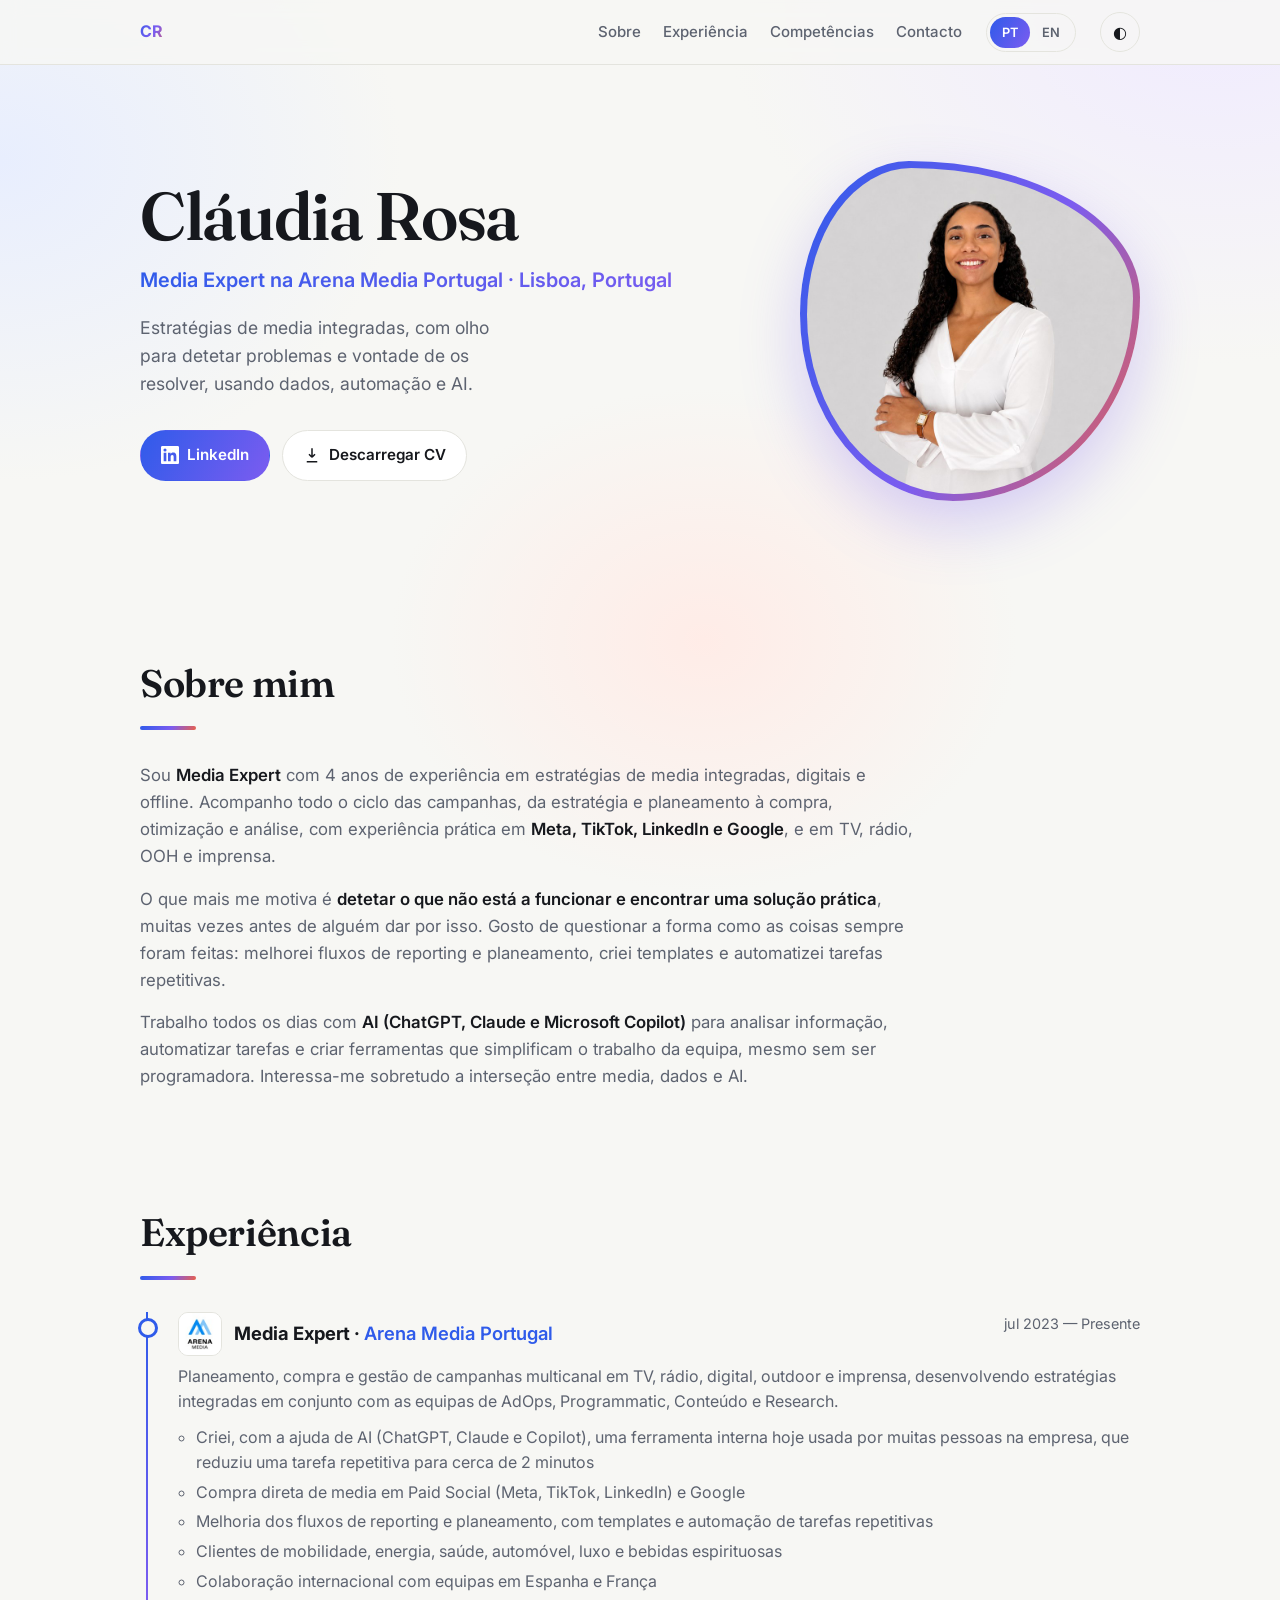
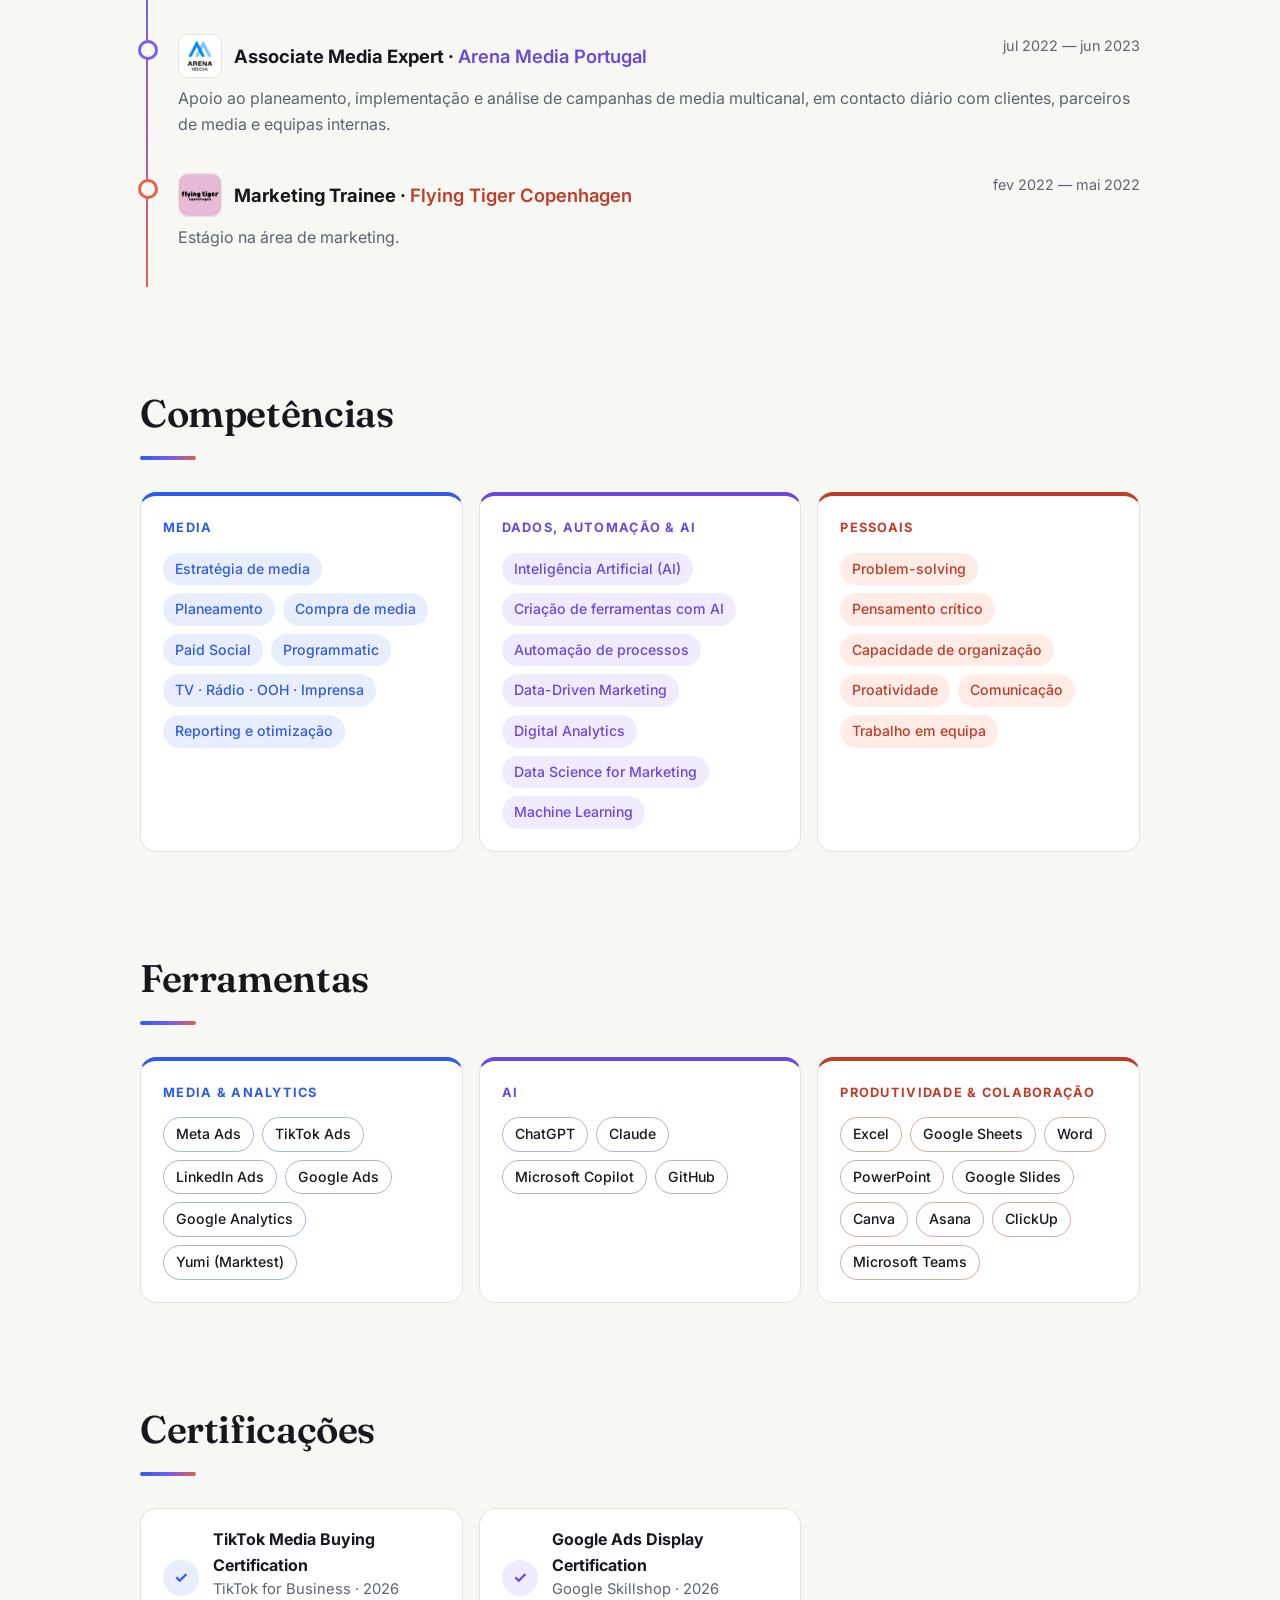
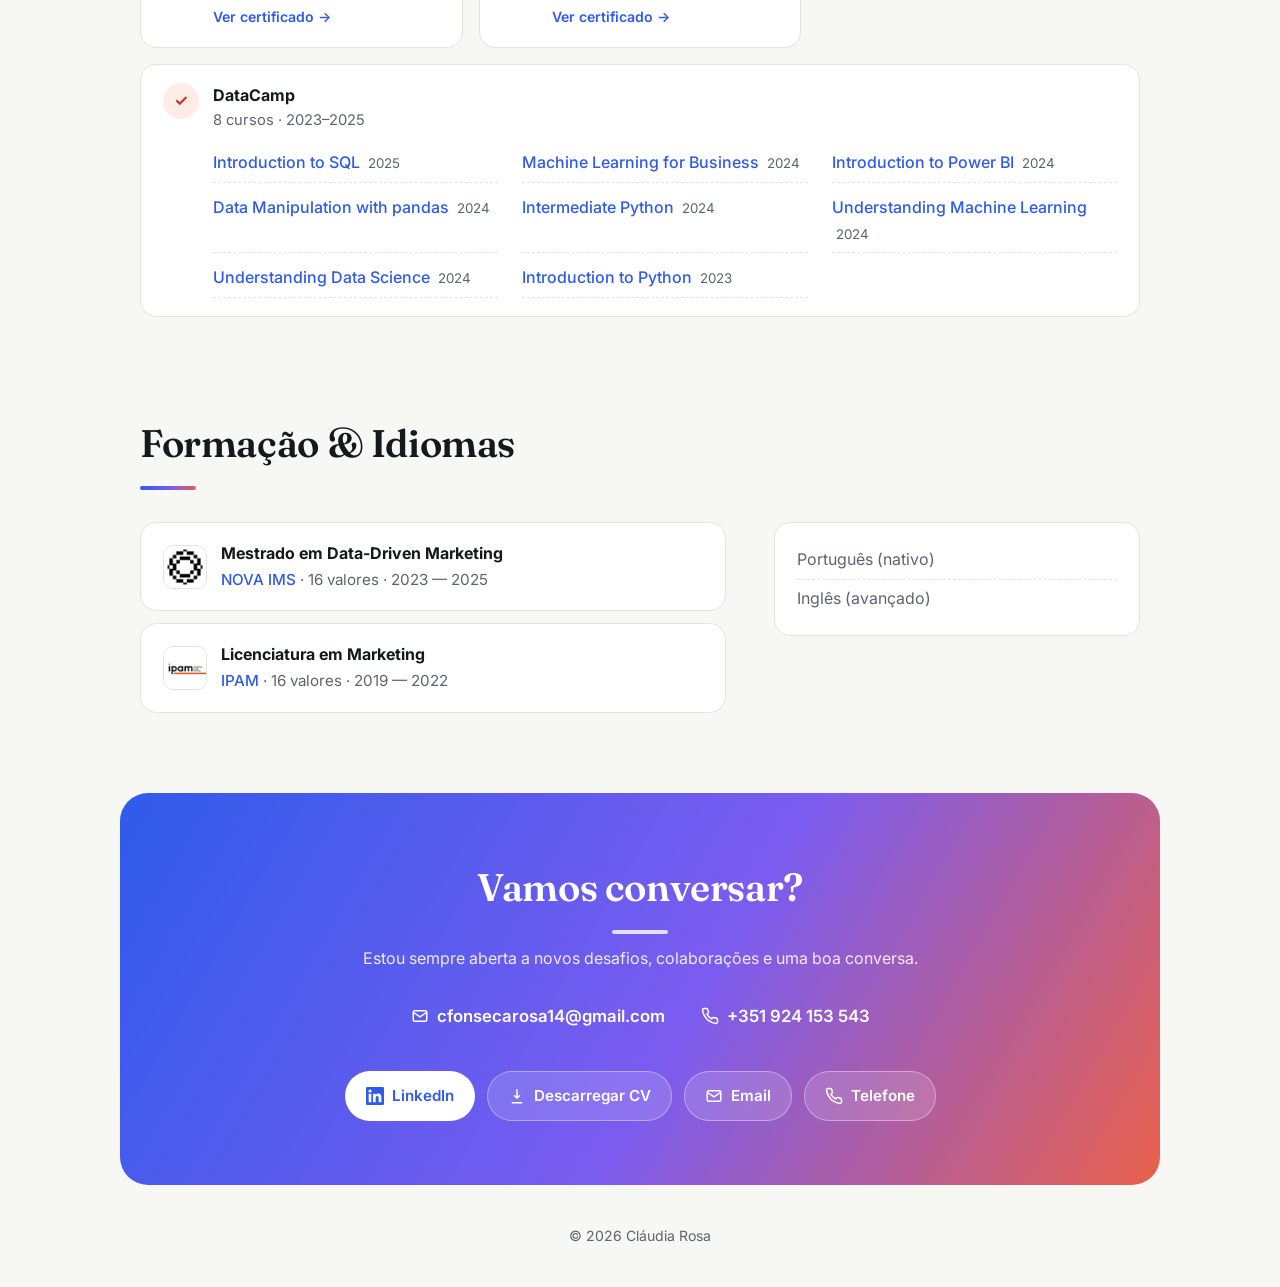
==== index.html @ 33430f7a "Adicionar link do IPAM Co-Authored-By: Claude Opus 5.5 <noreply@anthropic.com> Claude-Session: https" ====
<!doctype html>
<html lang="pt"><head>
  <meta charset="utf-8">
  <meta name="viewport" content="width=device-width, initial-scale=1">
  <!-- Título e descrição: é o que aparece na pré-visualização do LinkedIn -->
  <title>Cláudia Rosa — Media Expert</title>
  <meta name="description" content="Cláudia Rosa, Media Expert na Arena Media Portugal. Estratégias de media integradas, dados, automação e AI.">
  <meta property="og:title" content="Cláudia Rosa — Media Expert">
  <meta property="og:description" content="Media Expert na Arena Media Portugal. Estratégias de media integradas, do planeamento à análise, com dados, automação e AI.">
  <meta property="og:type" content="website">
  <meta property="og:image" content="https://claudia-rosa.vercel.app/og.png">
  <meta property="og:url" content="https://claudia-rosa.vercel.app/">
  <meta name="twitter:card" content="summary_large_image">
  <link rel="icon" href="data:image/svg+xml,&lt;svg xmlns='http://www.w3.org/2000/svg' viewBox='0 0 100 100'&gt;&lt;defs&gt;&lt;linearGradient id='g' x1='0' y1='0' x2='1' y2='1'&gt;&lt;stop offset='0' stop-color='%232f5bea'/&gt;&lt;stop offset='.55' stop-color='%237b5cf0'/&gt;&lt;stop offset='1' stop-color='%23e9604a'/&gt;&lt;/linearGradient&gt;&lt;/defs&gt;&lt;rect width='100' height='100' rx='24' fill='url(%23g)'/&gt;&lt;text x='50' y='64' font-size='42' text-anchor='middle' fill='white' font-family='Arial' font-weight='bold'&gt;CR&lt;/text&gt;&lt;/svg&gt;">
  <link rel="preconnect" href="https://fonts.googleapis.com">
  <link rel="preconnect" href="https://fonts.gstatic.com" crossorigin="">
  <link href="https://fonts.googleapis.com/css2?family=Inter:wght@400;500;600;700&amp;family=Fraunces:opsz,wght@9..144,500;9..144,600&amp;display=swap" rel="stylesheet">
  <link rel="stylesheet" href="styles.css">
  <script>document.documentElement.classList.add("js")</script>
</head>
<body>
  <header class="nav">
    <div class="wrap nav-inner">
      <a href="#topo" class="logo" id="logo">CR</a>
      <nav class="nav-links">
        <a href="#sobre" data-nav="sobre">Sobre</a>
        <a href="#caso" data-nav="caso" hidden="">Caso</a>
        <a href="#experiencia" data-nav="experiencia">Experiência</a>
        <a href="#competencias" data-nav="competencias">Competências</a>
        <a href="#contacto" data-nav="contacto">Contacto</a>
      </nav>
      <div class="lang" role="group" aria-label="Idioma / Language">
        <button data-lang="pt">PT</button>
        <button data-lang="en">EN</button>
      </div>
      <button class="theme" id="theme" aria-label="Mudar tema">◐</button>
    </div>
  </header>

  <main id="topo">
    <section class="hero wrap">
      <div class="hero-text reveal">
        <p class="badge" id="badge" hidden=""><span class="dot"></span><span data-t="disponivel">Disponível para novas oportunidades</span></p>
        <h1 id="nome">Cláudia Rosa</h1>
        <p class="cargo" id="cargo">Media Expert na Arena Media Portugal · Lisboa, Portugal</p>
        <p class="frase" id="frase">Estratégias de media integradas, com olho para detetar problemas e vontade de os resolver, usando dados, automação e AI.</p>
        <div class="ctas" id="ctas"><a class="btn primary" href="https://www.linkedin.com/in/cl%C3%A1udia-rosa-95681817a/" target="_blank" rel="noopener"><svg viewBox="0 0 24 24" fill="currentColor"><path d="M20.45 20.45h-3.56v-5.57c0-1.33-.02-3.04-1.85-3.04-1.85 0-2.14 1.45-2.14 2.94v5.67H9.35V9h3.41v1.56h.05c.48-.9 1.64-1.85 3.37-1.85 3.6 0 4.27 2.37 4.27 5.46v6.28zM5.34 7.43a2.06 2.06 0 1 1 0-4.13 2.06 2.06 0 0 1 0 4.13zM7.12 20.45H3.56V9h3.56v11.45zM22.22 0H1.77C.79 0 0 .77 0 1.73v20.54C0 23.23.79 24 1.77 24h20.45c.98 0 1.78-.77 1.78-1.73V1.73C24 .77 23.2 0 22.22 0z"></path></svg>LinkedIn</a><a class="btn" href="cv-claudia-rosa.pdf" target="_blank" rel="noopener"><svg viewBox="0 0 24 24" fill="none" stroke="currentColor" stroke-width="2"><path d="M12 3v12m0 0-4-4m4 4 4-4M5 21h14"></path></svg>Descarregar CV</a></div>
      </div>
      <div class="avatar reveal" id="avatar"><img src="foto.jpg" alt="Cláudia Rosa"></div>
    </section>

    <section id="sobre" class="wrap section">
      <h2 class="reveal" data-t="sobre">Sobre mim</h2>
      <div class="sobre-grid so-texto">
        <div class="sobre-texto reveal" id="sobre-texto"><p>Sou <strong>Media Expert</strong> com 4 anos de experiência em estratégias de media integradas, digitais e offline. Acompanho todo o ciclo das campanhas, da estratégia e planeamento à compra, otimização e análise, com experiência prática em <strong>Meta, TikTok, LinkedIn e Google</strong>, e em TV, rádio, OOH e imprensa.</p><p>O que mais me motiva é <strong>detetar o que não está a funcionar e encontrar uma solução prática</strong>, muitas vezes antes de alguém dar por isso. Gosto de questionar a forma como as coisas sempre foram feitas: melhorei fluxos de reporting e planeamento, criei templates e automatizei tarefas repetitivas.</p><p>Trabalho todos os dias com <strong>AI (ChatGPT, Claude e Microsoft Copilot)</strong> para analisar informação, automatizar tarefas e criar ferramentas que simplificam o trabalho da equipa, mesmo sem ser programadora. Interessa-me sobretudo a interseção entre media, dados e AI.</p></div>
        <div class="numeros reveal" id="numeros" hidden=""></div>
      </div>
    </section>

    <section id="abordagem" class="wrap section" hidden="">
      <h2 class="reveal" data-t="abordagem">Como trabalho</h2>
      <div class="abordagem" id="abordagem-lista"></div>
    </section>

    <section id="caso" class="wrap section" hidden="">
      <h2 class="reveal" data-t="caso">Caso em destaque</h2>
      <div id="casos"></div>
    </section>

    <section id="experiencia" class="wrap section">
      <h2 class="reveal" data-t="experiencia">Experiência</h2>
      <ol class="timeline" id="timeline">
      <li class="reveal">
        <div class="top"><div class="org"><a class="org-link" href="https://www.linkedin.com/company/arena-media-portugal/" target="_blank" rel="noopener" aria-label="Arena Media Portugal no LinkedIn"><img class="org-logo" src="logos/arena-media.png" alt="Arena Media Portugal" width="44" height="44" loading="lazy"></a><h3>Media Expert · <a class="org-link" href="https://www.linkedin.com/company/arena-media-portugal/" target="_blank" rel="noopener" aria-label="undefined"><span class="empresa">Arena Media Portugal</span></a></h3></div><span class="periodo">jul 2023 — Presente</span></div>
        <p>Planeamento, compra e gestão de campanhas multicanal em TV, rádio, digital, outdoor e imprensa, desenvolvendo estratégias integradas em conjunto com as equipas de AdOps, Programmatic, Conteúdo e Research.</p>
        <ul><li>Criei, com a ajuda de AI (ChatGPT, Claude e Copilot), uma ferramenta interna hoje usada por muitas pessoas na empresa, que reduziu uma tarefa repetitiva para cerca de 2 minutos</li><li>Compra direta de media em Paid Social (Meta, TikTok, LinkedIn) e Google</li><li>Melhoria dos fluxos de reporting e planeamento, com templates e automação de tarefas repetitivas</li><li>Clientes de mobilidade, energia, saúde, automóvel, luxo e bebidas espirituosas</li><li>Colaboração internacional com equipas em Espanha e França</li></ul>
      </li>
      <li class="reveal">
        <div class="top"><div class="org"><a class="org-link" href="https://www.linkedin.com/company/arena-media-portugal/" target="_blank" rel="noopener" aria-label="Arena Media Portugal no LinkedIn"><img class="org-logo" src="logos/arena-media.png" alt="Arena Media Portugal" width="44" height="44" loading="lazy"></a><h3>Associate Media Expert · <a class="org-link" href="https://www.linkedin.com/company/arena-media-portugal/" target="_blank" rel="noopener" aria-label="undefined"><span class="empresa">Arena Media Portugal</span></a></h3></div><span class="periodo">jul 2022 — jun 2023</span></div>
        <p>Apoio ao planeamento, implementação e análise de campanhas de media multicanal, em contacto diário com clientes, parceiros de media e equipas internas.</p>
        
      </li>
      <li class="reveal">
        <div class="top"><div class="org"><a class="org-link" href="https://www.linkedin.com/company/flyingtigercopenhagen/" target="_blank" rel="noopener" aria-label="Flying Tiger Copenhagen no LinkedIn"><img class="org-logo" src="logos/flying-tiger.png" alt="Flying Tiger Copenhagen" width="44" height="44" loading="lazy"></a><h3>Marketing Trainee · <a class="org-link" href="https://www.linkedin.com/company/flyingtigercopenhagen/" target="_blank" rel="noopener" aria-label="undefined"><span class="empresa">Flying Tiger Copenhagen</span></a></h3></div><span class="periodo">fev 2022 — mai 2022</span></div>
        <p>Estágio na área de marketing.</p>
        
      </li></ol>
    </section>

    <section id="competencias" class="wrap section">
      <h2 class="reveal" data-t="competencias">Competências</h2>
      <div class="skills" id="skills">
      <div class="skill-group reveal"><h3>Media</h3>
        <div class="chips"><span class="chip">Estratégia de media</span><span class="chip">Planeamento</span><span class="chip">Compra de media</span><span class="chip">Paid Social</span><span class="chip">Programmatic</span><span class="chip">TV · Rádio · OOH · Imprensa</span><span class="chip">Reporting e otimização</span></div>
      </div>
      <div class="skill-group reveal"><h3>Dados, Automação &amp; AI</h3>
        <div class="chips"><span class="chip">Inteligência Artificial (AI)</span><span class="chip">Criação de ferramentas com AI</span><span class="chip">Automação de processos</span><span class="chip">Data-Driven Marketing</span><span class="chip">Digital Analytics</span><span class="chip">Data Science for Marketing</span><span class="chip">Machine Learning</span></div>
      </div>
      <div class="skill-group reveal"><h3>Pessoais</h3>
        <div class="chips"><span class="chip">Problem-solving</span><span class="chip">Pensamento crítico</span><span class="chip">Capacidade de organização</span><span class="chip">Proatividade</span><span class="chip">Comunicação</span><span class="chip">Trabalho em equipa</span></div>
      </div></div>
    </section>

    <section id="ferramentas" class="wrap section">
      <h2 class="reveal" data-t="ferramentas">Ferramentas</h2>
      <div class="skills" id="ferramentas-lista">
      <div class="skill-group reveal"><h3>Media &amp; Analytics</h3>
        <div class="chips"><span class="chip tool">Meta Ads</span><span class="chip tool">TikTok Ads</span><span class="chip tool">LinkedIn Ads</span><span class="chip tool">Google Ads</span><span class="chip tool">Google Analytics</span><span class="chip tool">Yumi (Marktest)</span></div>
      </div>
      <div class="skill-group reveal"><h3>AI</h3>
        <div class="chips"><span class="chip tool">ChatGPT</span><span class="chip tool">Claude</span><span class="chip tool">Microsoft Copilot</span><span class="chip tool">GitHub</span></div>
      </div>
      <div class="skill-group reveal"><h3>Produtividade &amp; Colaboração</h3>
        <div class="chips"><span class="chip tool">Excel</span><span class="chip tool">Google Sheets</span><span class="chip tool">Word</span><span class="chip tool">PowerPoint</span><span class="chip tool">Google Slides</span><span class="chip tool">Canva</span><span class="chip tool">Asana</span><span class="chip tool">ClickUp</span><span class="chip tool">Microsoft Teams</span></div>
      </div></div>
    </section>

    <section id="certificacoes" class="wrap section">
      <h2 class="reveal" data-t="certificacoes">Certificações</h2>
      <div class="certs" id="certs"><a class="cert reveal" href="https://www.credential.net/b71ee64f-2c02-4d34-99e2-31d61d002673?key=b41809fcd03b176f8cf08c61c64fab2ba6f2c18856a71967d04f153131a1f374" target="_blank" rel="noopener"><span class="cert-ico">✓</span><div><b>TikTok Media Buying Certification</b><span>TikTok for Business · 2026</span><em>Ver certificado →</em></div></a><a class="cert reveal" href="https://www.credential.net/a2708979-e1ea-44fd-bc99-fee88590fa17" target="_blank" rel="noopener"><span class="cert-ico">✓</span><div><b>Google Ads Display Certification</b><span>Google Skillshop · 2026</span><em>Ver certificado →</em></div></a><div class="cert cert-grupo reveal"><span class="cert-ico">✓</span><div>
        <b>DataCamp</b><span>8 cursos · 2023–2025</span>
        <ul><li><a href="certificados/datacamp-introduction-to-sql.pdf" target="_blank" rel="noopener">Introduction to SQL</a> <small>2025</small></li><li><a href="certificados/datacamp-machine-learning-for-business.pdf" target="_blank" rel="noopener">Machine Learning for Business</a> <small>2024</small></li><li><a href="certificados/datacamp-introduction-to-power-bi.pdf" target="_blank" rel="noopener">Introduction to Power BI</a> <small>2024</small></li><li><a href="certificados/datacamp-data-manipulation-pandas.pdf" target="_blank" rel="noopener">Data Manipulation with pandas</a> <small>2024</small></li><li><a href="certificados/datacamp-intermediate-python.pdf" target="_blank" rel="noopener">Intermediate Python</a> <small>2024</small></li><li><a href="certificados/datacamp-understanding-machine-learning.pdf" target="_blank" rel="noopener">Understanding Machine Learning</a> <small>2024</small></li><li><a href="certificados/datacamp-understanding-data-science.pdf" target="_blank" rel="noopener">Understanding Data Science</a> <small>2024</small></li><li><a href="certificados/datacamp-introduction-to-python.pdf" target="_blank" rel="noopener">Introduction to Python</a> <small>2023</small></li></ul>
      </div></div></div>
    </section>

    <section id="recomendacao" class="wrap section" hidden="">
      <figure class="quote reveal" id="quote"></figure>
    </section>

    <section id="projetos" class="wrap section" hidden="">
      <h2 class="reveal" data-t="projetos">Projetos</h2>
      <div class="cards" id="cards"></div>
    </section>

    <section id="formacao" class="wrap section">
      <h2 class="reveal" data-t="formacao">Formação &amp; Idiomas</h2>
      <div class="formacao-grid">
        <ul class="formacao" id="formacao-lista"><li class="reveal edu-item"><a class="org-link" href="https://www.linkedin.com/school/nova-ims-information-management-school/" target="_blank" rel="noopener" aria-label="NOVA IMS no LinkedIn"><img class="org-logo" src="logos/nova-ims.png" alt="NOVA IMS" width="44" height="44" loading="lazy"></a><div><b>Mestrado em Data-Driven Marketing</b><span><a class="org-link" href="https://www.linkedin.com/school/nova-ims-information-management-school/" target="_blank" rel="noopener" aria-label="undefined"><span class="inst">NOVA IMS</span></a> · 16 valores · 2023 — 2025</span></div></li><li class="reveal edu-item"><a class="org-link" href="https://www.linkedin.com/school/ipam/" target="_blank" rel="noopener" aria-label="IPAM no LinkedIn"><img class="org-logo" src="logos/ipam.png" alt="IPAM" width="44" height="44" loading="lazy"></a><div><b>Licenciatura em Marketing</b><span><a class="org-link" href="https://www.linkedin.com/school/ipam/" target="_blank" rel="noopener" aria-label="undefined"><span class="inst">IPAM</span></a> · 16 valores · 2019 — 2022</span></div></li></ul>
        <ul class="idiomas reveal" id="idiomas"><li>Português (nativo)</li><li>Inglês (avançado)</li></ul>
      </div>
    </section>

    <section id="contacto" class="wrap section contacto reveal">
      <h2 data-t="contactoTitulo">Vamos conversar?</h2>
      <p data-t="contactoTexto">Estou sempre aberta a novos desafios, colaborações e uma boa conversa.</p>
      <div class="contact-info" id="contact-info"><a href="mailto:cfonsecarosa14@gmail.com"><svg viewBox="0 0 24 24" fill="none" stroke="currentColor" stroke-width="2"><rect x="3" y="5" width="18" height="14" rx="2"></rect><path d="m3 7 9 6 9-6"></path></svg>cfonsecarosa14@gmail.com</a><a href="tel:+351924153543"><svg viewBox="0 0 24 24" fill="none" stroke="currentColor" stroke-width="2"><path d="M22 16.9v3a2 2 0 0 1-2.2 2 19.8 19.8 0 0 1-8.6-3.1 19.5 19.5 0 0 1-6-6A19.8 19.8 0 0 1 2.1 4.2 2 2 0 0 1 4.1 2h3a2 2 0 0 1 2 1.7c.1.9.4 1.8.7 2.7a2 2 0 0 1-.5 2.1L8 9.8a16 16 0 0 0 6 6l1.3-1.3a2 2 0 0 1 2.1-.4c.9.3 1.8.6 2.7.7a2 2 0 0 1 1.7 2z"></path></svg>+351 924 153 543</a></div>
      <div class="ctas center" id="ctas2"><a class="btn primary" href="https://www.linkedin.com/in/cl%C3%A1udia-rosa-95681817a/" target="_blank" rel="noopener"><svg viewBox="0 0 24 24" fill="currentColor"><path d="M20.45 20.45h-3.56v-5.57c0-1.33-.02-3.04-1.85-3.04-1.85 0-2.14 1.45-2.14 2.94v5.67H9.35V9h3.41v1.56h.05c.48-.9 1.64-1.85 3.37-1.85 3.6 0 4.27 2.37 4.27 5.46v6.28zM5.34 7.43a2.06 2.06 0 1 1 0-4.13 2.06 2.06 0 0 1 0 4.13zM7.12 20.45H3.56V9h3.56v11.45zM22.22 0H1.77C.79 0 0 .77 0 1.73v20.54C0 23.23.79 24 1.77 24h20.45c.98 0 1.78-.77 1.78-1.73V1.73C24 .77 23.2 0 22.22 0z"></path></svg>LinkedIn</a><a class="btn" href="cv-claudia-rosa.pdf" target="_blank" rel="noopener"><svg viewBox="0 0 24 24" fill="none" stroke="currentColor" stroke-width="2"><path d="M12 3v12m0 0-4-4m4 4 4-4M5 21h14"></path></svg>Descarregar CV</a><a class="btn" href="mailto:cfonsecarosa14@gmail.com"><svg viewBox="0 0 24 24" fill="none" stroke="currentColor" stroke-width="2"><rect x="3" y="5" width="18" height="14" rx="2"></rect><path d="m3 7 9 6 9-6"></path></svg>Email</a><a class="btn" href="tel:+351924153543"><svg viewBox="0 0 24 24" fill="none" stroke="currentColor" stroke-width="2"><path d="M22 16.9v3a2 2 0 0 1-2.2 2 19.8 19.8 0 0 1-8.6-3.1 19.5 19.5 0 0 1-6-6A19.8 19.8 0 0 1 2.1 4.2 2 2 0 0 1 4.1 2h3a2 2 0 0 1 2 1.7c.1.9.4 1.8.7 2.7a2 2 0 0 1-.5 2.1L8 9.8a16 16 0 0 0 6 6l1.3-1.3a2 2 0 0 1 2.1-.4c.9.3 1.8.6 2.7.7a2 2 0 0 1 1.7 2z"></path></svg>Telefone</a></div>
    </section>
  </main>

  <footer class="wrap footer" id="footer">© 2026 Cláudia Rosa</footer>

  <script src="data.js"></script>
  <script src="main.js"></script>


</body></html>
---- styles.css ----
:root {
  --bg: #f7f7f4;
  --surface: #ffffff;
  --text: #16181d;
  --muted: #5d6370;
  --line: #e4e4de;
  --accent: #2f5bea;
  --accent-soft: #e8eefe;
  --ok: #17a34a;
  --radius: 16px;
  --shadow: 0 1px 2px rgba(0,0,0,.04), 0 8px 24px rgba(0,0,0,.05);
}
:root[data-theme="dark"] {
  --bg: #0f1115;
  --surface: #171a21;
  --text: #eceef2;
  --muted: #9aa1ad;
  --line: #262a33;
  --accent: #7b9bff;
  --accent-soft: #1c2440;
  --shadow: 0 1px 2px rgba(0,0,0,.3), 0 8px 24px rgba(0,0,0,.25);
}
@media (prefers-color-scheme: dark) {
  :root:not([data-theme="light"]) {
    --bg: #0f1115;
    --surface: #171a21;
    --text: #eceef2;
    --muted: #9aa1ad;
    --line: #262a33;
    --accent: #7b9bff;
    --accent-soft: #1c2440;
    --shadow: 0 1px 2px rgba(0,0,0,.3), 0 8px 24px rgba(0,0,0,.25);
  }
}

* { box-sizing: border-box; margin: 0; padding: 0; }
html { scroll-behavior: smooth; scroll-padding-top: 80px; }
body {
  font-family: "Inter", system-ui, sans-serif;
  background: var(--bg);
  color: var(--text);
  line-height: 1.6;
  -webkit-font-smoothing: antialiased;
}
a { color: inherit; }
.wrap { max-width: 1040px; margin: 0 auto; padding: 0 20px; }

/* NAV */
.nav {
  position: sticky; top: 0; z-index: 10;
  background: color-mix(in srgb, var(--bg) 82%, transparent);
  backdrop-filter: blur(10px);
  border-bottom: 1px solid var(--line);
}
.nav-inner { display: flex; align-items: center; gap: 24px; height: 64px; }
.logo { font-weight: 700; text-decoration: none; letter-spacing: .02em; }
.nav-links { display: flex; gap: 22px; margin-left: auto; }
.nav-links a { text-decoration: none; color: var(--muted); font-size: .94rem; font-weight: 500; }
.nav-links a:hover { color: var(--text); }
.theme {
  background: none; border: 1px solid var(--line); color: var(--text);
  width: 36px; height: 36px; border-radius: 50%; cursor: pointer; font-size: 1rem;
}

/* HERO */
.hero {
  display: grid; grid-template-columns: 1.4fr 1fr; gap: 48px;
  align-items: center; padding-top: 96px; padding-bottom: 80px;
}
.badge {
  display: inline-flex; align-items: center; gap: 8px;
  font-size: .85rem; font-weight: 500; color: var(--muted);
  border: 1px solid var(--line); background: var(--surface);
  padding: 6px 12px; border-radius: 999px; margin-bottom: 24px;
}
.dot { width: 8px; height: 8px; border-radius: 50%; background: var(--ok); box-shadow: 0 0 0 4px color-mix(in srgb, var(--ok) 20%, transparent); }
h1 {
  font-family: "Fraunces", Georgia, serif; font-weight: 600;
  font-size: clamp(2.6rem, 6vw, 4.2rem); line-height: 1.05; letter-spacing: -.02em;
}
.cargo { font-size: 1.25rem; color: var(--accent); font-weight: 600; margin-top: 12px; }
.frase { font-size: 1.1rem; color: var(--muted); margin-top: 18px; max-width: 34ch; }
.ctas { display: flex; flex-wrap: wrap; gap: 12px; margin-top: 32px; }
.ctas.center { justify-content: center; }
.btn {
  display: inline-flex; align-items: center; gap: 8px;
  padding: 12px 20px; border-radius: 999px; font-weight: 600; font-size: .95rem;
  text-decoration: none; border: 1px solid var(--line); background: var(--surface);
  transition: transform .15s ease, box-shadow .15s ease;
}
.btn:hover { transform: translateY(-2px); box-shadow: var(--shadow); }
.btn.primary { background: var(--accent); color: #fff; border-color: var(--accent); }
.btn svg { width: 18px; height: 18px; }

.avatar {
  aspect-ratio: 1; width: 100%; max-width: 340px; justify-self: end;
  border-radius: 32% 68% 55% 45% / 45% 40% 60% 55%;
  background: linear-gradient(135deg, var(--accent), color-mix(in srgb, var(--accent) 40%, #a855f7));
  display: grid; place-items: center; overflow: hidden;
  color: #fff; font-family: "Fraunces", serif; font-size: 5rem; font-weight: 600;
  box-shadow: var(--shadow);
}
.avatar img { width: 100%; height: 100%; object-fit: cover; }

/* SECTIONS */
.section { padding-top: 72px; padding-bottom: 24px; }
h2 {
  font-family: "Fraunces", Georgia, serif; font-weight: 600;
  font-size: clamp(1.8rem, 3.5vw, 2.4rem); letter-spacing: -.01em; margin-bottom: 32px;
}
.sobre-grid { display: grid; grid-template-columns: 1.6fr 1fr; gap: 48px; }
.sobre-grid.so-texto { grid-template-columns: 1fr; }
.so-texto .sobre-texto { max-width: 780px; }
.sobre-texto p { color: var(--muted); font-size: 1.05rem; margin-bottom: 16px; }
.numeros { display: grid; gap: 12px; align-content: start; }
.numero {
  background: var(--surface); border: 1px solid var(--line); border-radius: var(--radius);
  padding: 18px 22px; display: flex; align-items: baseline; gap: 14px;
}
.numero b { font-family: "Fraunces", serif; font-size: 2rem; color: var(--accent); }
.numero span { color: var(--muted); }

/* TIMELINE */
.timeline { list-style: none; border-left: 2px solid var(--line); margin-left: 6px; }
.timeline li { position: relative; padding: 0 0 36px 32px; }
.timeline li::before {
  content: ""; position: absolute; left: -8px; top: 6px;
  width: 14px; height: 14px; border-radius: 50%;
  background: var(--bg); border: 3px solid var(--accent);
}
.timeline .top { display: flex; flex-wrap: wrap; justify-content: space-between; gap: 4px 16px; }
.timeline h3 { font-size: 1.15rem; }
.timeline .empresa { color: var(--accent); font-weight: 600; }
.timeline .periodo { color: var(--muted); font-size: .9rem; white-space: nowrap; }
.timeline p { color: var(--muted); margin-top: 8px; }
.timeline ul { margin-top: 10px; padding-left: 18px; color: var(--muted); }
.timeline ul li { padding: 0 0 4px; }
.timeline ul li::before { display: none; }

/* SKILLS */
.chip.tool { background: var(--surface); color: var(--text); border: 1px solid var(--line); }
.skills { display: grid; grid-template-columns: repeat(auto-fit, minmax(240px, 1fr)); gap: 16px; }
.skill-group { background: var(--surface); border: 1px solid var(--line); border-radius: var(--radius); padding: 22px; }
.skill-group h3 { font-size: .8rem; text-transform: uppercase; letter-spacing: .1em; color: var(--muted); margin-bottom: 14px; }
.chips { display: flex; flex-wrap: wrap; gap: 8px; }
.chip { background: var(--accent-soft); color: var(--accent); font-size: .88rem; font-weight: 500; padding: 5px 12px; border-radius: 999px; }

/* PROJECTS */
.cards { display: grid; grid-template-columns: repeat(auto-fit, minmax(280px, 1fr)); gap: 16px; }
.card {
  background: var(--surface); border: 1px solid var(--line); border-radius: var(--radius);
  padding: 24px; text-decoration: none; display: flex; flex-direction: column; gap: 10px;
  transition: transform .15s ease, box-shadow .15s ease, border-color .15s ease;
}
a.card:hover { transform: translateY(-3px); box-shadow: var(--shadow); border-color: var(--accent); }
.card h3 { font-size: 1.1rem; }
.card p { color: var(--muted); flex: 1; }
.card .arrow { color: var(--accent); font-weight: 600; font-size: .9rem; }

/* FORMAÇÃO */
.formacao-grid { display: grid; grid-template-columns: 1.6fr 1fr; gap: 48px; }
.formacao { list-style: none; display: grid; gap: 12px; }
.formacao li, .idiomas {
  background: var(--surface); border: 1px solid var(--line); border-radius: var(--radius); padding: 18px 22px;
}
.formacao b { display: block; }
.formacao span { color: var(--muted); font-size: .95rem; }
.idiomas { list-style: none; align-self: start; }
.idiomas li { padding: 6px 0; border-bottom: 1px dashed var(--line); color: var(--muted); }
.idiomas li:last-child { border-bottom: 0; }

/* CONTACTO */
.contacto {
  text-align: center; margin-top: 56px; padding: 64px 20px;
  background: var(--surface); border: 1px solid var(--line); border-radius: 28px;
}
.contacto h2 { margin-bottom: 12px; }
.contacto p { color: var(--muted); }
.footer { padding: 40px 20px; text-align: center; color: var(--muted); font-size: .88rem; }

/* CERTIFICAÇÕES */
.certs { display: grid; grid-template-columns: repeat(auto-fit, minmax(280px, 1fr)); gap: 16px; }
.cert { display: flex; gap: 14px; align-items: center; background: var(--surface); border: 1px solid var(--line); border-radius: var(--radius); padding: 18px 22px; }
.cert-ico { flex: none; width: 36px; height: 36px; border-radius: 50%; display: grid; place-items: center; background: var(--accent-soft); color: var(--accent); font-weight: 700; }
.cert b { display: block; }
.cert div span { display: block; color: var(--muted); font-size: .92rem; }
.cert em { display: inline-block; margin-top: 4px; font-style: normal; font-weight: 600; font-size: .88rem; color: var(--accent); }
a.cert { text-decoration: none; transition: transform .15s ease, box-shadow .15s ease, border-color .15s ease; }
a.cert:hover { transform: translateY(-2px); box-shadow: var(--shadow); border-color: var(--accent); }

/* RECOMENDAÇÃO */
.quote { border-left: 4px solid var(--accent); padding: 8px 0 8px 28px; max-width: 760px; }
.quote blockquote { font-family: "Fraunces", Georgia, serif; font-size: clamp(1.2rem, 2.4vw, 1.55rem); line-height: 1.45; }
.quote figcaption { margin-top: 18px; }
.quote figcaption b { display: block; }
.quote figcaption span { color: var(--muted); font-size: .92rem; }
.avatar img { object-position: center 20%; }

/* COMO TRABALHO */
.abordagem { display: grid; grid-template-columns: repeat(auto-fit, minmax(260px, 1fr)); gap: 16px; }
.abord { background: var(--surface); border: 1px solid var(--line); border-radius: var(--radius); padding: 26px; }
.abord-ico { display: grid; place-items: center; width: 48px; height: 48px; border-radius: 14px; background: var(--accent-soft); font-size: 1.4rem; margin-bottom: 16px; }
.abord h3 { font-size: 1.12rem; margin-bottom: 8px; }
.abord p { color: var(--muted); }

/* CONTACTO INFO */
.contact-info { display: flex; flex-wrap: wrap; justify-content: center; gap: 12px 28px; margin-top: 22px; }
.contact-info a { display: inline-flex; align-items: center; gap: 8px; text-decoration: none; font-weight: 600; font-size: 1.05rem; }
.contact-info a:hover { color: var(--accent); }
.contact-info svg { width: 18px; height: 18px; color: var(--accent); }

/* IDIOMA */
.lang { display: flex; border: 1px solid var(--line); border-radius: 999px; padding: 3px; }
.nav-links + .lang { margin-left: 0; }
.lang button {
  background: none; border: 0; color: var(--muted); font: 600 .8rem "Inter", sans-serif;
  padding: 5px 10px; border-radius: 999px; cursor: pointer;
}
.lang button[aria-pressed="true"] { background: var(--accent); color: #fff; }
[hidden] { display: none !important; }

/* CASO */
.caso { background: var(--surface); border: 1px solid var(--line); border-radius: 24px; padding: 36px; display: grid; gap: 28px; }
.caso-top h3 { font-family: "Fraunces", Georgia, serif; font-weight: 600; font-size: clamp(1.35rem, 2.6vw, 1.7rem); line-height: 1.25; }
.caso-top p { color: var(--muted); margin-top: 6px; }
.caso-metricas { display: grid; grid-template-columns: repeat(auto-fit, minmax(180px, 1fr)); gap: 12px; }
.caso-metricas div { background: var(--accent-soft); border-radius: 14px; padding: 16px 18px; }
.caso-metricas b { display: block; font-family: "Fraunces", serif; font-size: 1.6rem; color: var(--accent); line-height: 1.2; }
.caso-metricas span { color: var(--muted); font-size: .92rem; }
.caso-passos { display: grid; grid-template-columns: repeat(3, 1fr); gap: 28px; }
.passo { font: 600 .78rem "Inter", sans-serif; color: var(--accent); letter-spacing: .1em; }
.caso-passos h4 { font-size: 1.05rem; margin: 4px 0 8px; }
.caso-passos p { color: var(--muted); }

/* ANIMAÇÃO */
.js .reveal { opacity: 0; transform: translateY(16px); transition: opacity .6s ease, transform .6s ease; }
.js .reveal.visible { opacity: 1; transform: none; }
@media (prefers-reduced-motion: reduce) {
  .reveal { opacity: 1; transform: none; transition: none; }
  html { scroll-behavior: auto; }
}

/* MOBILE */
@media (max-width: 760px) {
  .nav-links { display: none; }
  .lang { margin-left: auto; }
  .caso { padding: 24px 20px; }
  .caso-passos { grid-template-columns: 1fr; gap: 20px; }
  .hero { grid-template-columns: 1fr; padding-top: 48px; gap: 32px; }
  .avatar { order: -1; max-width: 160px; justify-self: start; font-size: 3rem; }
  .sobre-grid, .formacao-grid { grid-template-columns: 1fr; gap: 24px; }
  .contacto { margin-left: 16px; margin-right: 16px; }
  .wrap { padding-left: 16px; padding-right: 16px; }
}

/* =====================================================================
   COR — paleta azul · violeta · coral
   ===================================================================== */
:root {
  --violet: #7b5cf0; --violet-soft: #f0ebff;
  --coral: #e9604a; --coral-soft: #ffece7;
  --grad: linear-gradient(120deg, #2f5bea 0%, #7b5cf0 55%, #e9604a 100%);
  --grad-btn: linear-gradient(120deg, #2f5bea, #7b5cf0);
}
:root[data-theme="dark"] { --violet: #a58bff; --violet-soft: #241e3d; --coral: #ff8a75; --coral-soft: #36201c; }
@media (prefers-color-scheme: dark) {
  :root:not([data-theme="light"]) { --violet: #a58bff; --violet-soft: #241e3d; --coral: #ff8a75; --coral-soft: #36201c; }
}

/* fundo com manchas de cor suaves no topo */
body {
  background:
    radial-gradient(55% 520px at 95% 0, var(--violet-soft), transparent 70%) no-repeat,
    radial-gradient(45% 460px at 0 160px, var(--accent-soft), transparent 70%) no-repeat,
    radial-gradient(35% 360px at 55% 640px, var(--coral-soft), transparent 70%) no-repeat,
    var(--bg);
}

.logo { background: var(--grad); -webkit-background-clip: text; background-clip: text; color: transparent; }
.cargo { background: var(--grad-btn); -webkit-background-clip: text; background-clip: text; color: transparent; }
.btn.primary { background: var(--grad-btn); border-color: transparent; }
.lang button[aria-pressed="true"] { background: var(--grad-btn); }

.avatar { padding: 7px; background: var(--grad); box-shadow: 0 24px 60px color-mix(in srgb, var(--violet) 28%, transparent); }
.avatar img { border-radius: inherit; }

/* traço colorido por baixo dos títulos */
.section h2::after {
  content: ""; display: block; width: 56px; height: 4px; border-radius: 4px;
  background: var(--grad); margin-top: 12px;
}

/* timeline */
.timeline { border-left: 0; background: linear-gradient(var(--accent), var(--violet), var(--coral)) 0 0 / 2px 100% no-repeat; }
.timeline > li:nth-child(3n+2)::before { border-color: var(--violet); }
.timeline > li:nth-child(3n+3)::before { border-color: var(--coral); }
.timeline > li:nth-child(3n+2) .empresa { color: var(--violet); }
.timeline > li:nth-child(3n+3) .empresa { color: var(--coral); }

/* cada grupo de competências/ferramentas com a sua cor */
.skills > .skill-group { --c: var(--accent); --cs: var(--accent-soft); border-top: 4px solid var(--c); }
.skills > .skill-group:nth-child(3n+2) { --c: var(--violet); --cs: var(--violet-soft); }
.skills > .skill-group:nth-child(3n+3) { --c: var(--coral); --cs: var(--coral-soft); }
.skills > .skill-group h3 { color: var(--c); }
.skills > .skill-group .chip { background: var(--cs); color: var(--c); }
.skills > .skill-group .chip.tool { background: var(--surface); color: var(--text); border-color: color-mix(in srgb, var(--c) 35%, var(--line)); }

/* certificações */
.certs > .cert:nth-child(3n+2) .cert-ico { background: var(--violet-soft); color: var(--violet); }
.certs > .cert:nth-child(3n+3) .cert-ico { background: var(--coral-soft); color: var(--coral); }

/* recomendação */
.quote { background: var(--violet-soft); border-left-color: var(--violet); border-radius: 0 20px 20px 0; padding: 28px 32px; }

/* contacto */
.contacto { background: var(--grad); border: 0; color: #fff; }
.contacto h2::after { background: #fff; margin-left: auto; margin-right: auto; opacity: .8; }
.contacto p { color: rgba(255,255,255,.88); }
.contact-info a, .contact-info a:hover { color: #fff; }
.contact-info svg { color: #fff; }
.contacto .btn { background: rgba(255,255,255,.14); color: #fff; border-color: rgba(255,255,255,.38); }
.contacto .btn.primary { background: #fff; color: #2f5bea; }

/* =====================================================================
   AJUSTES DA AUDITORIA
   ===================================================================== */
/* contraste: tons de texto mais escuros (≥ 4.5:1) */
:root { --violet-ink: #6a48e0; --coral-ink: #bf3d28; }
:root[data-theme="dark"] { --violet-ink: var(--violet); --coral-ink: var(--coral); }
@media (prefers-color-scheme: dark) { :root:not([data-theme="light"]) { --violet-ink: var(--violet); --coral-ink: var(--coral); } }
.skills > .skill-group:nth-child(3n+2) { --c: var(--violet-ink); }
.skills > .skill-group:nth-child(3n+3) { --c: var(--coral-ink); }
.timeline > li:nth-child(3n+2) .empresa { color: var(--violet-ink); }
.timeline > li:nth-child(3n+3) .empresa { color: var(--coral-ink); }
.certs > .cert:nth-child(3n+2) .cert-ico { color: var(--violet-ink); }
.certs > .cert:nth-child(3n+3) .cert-ico { color: var(--coral-ink); }

/* negrito no Sobre mim */
.sobre-texto strong { color: var(--text); font-weight: 600; }

/* certificações agrupadas */
.cert-grupo { grid-column: 1 / -1; align-items: flex-start; }
.cert-grupo > div { flex: 1; min-width: 0; }
.cert-grupo ul { list-style: none; margin-top: 12px; display: grid; grid-template-columns: repeat(auto-fit, minmax(240px, 1fr)); gap: 6px 24px; }
.cert-grupo li { padding: 6px 0; border-bottom: 1px dashed var(--line); }
.cert-grupo li a { color: var(--accent); font-weight: 500; text-decoration: none; }
.cert-grupo li a:hover { text-decoration: underline; }
.cert-grupo small { color: var(--muted); margin-left: 4px; }

/* áreas de toque maiores */
.lang button { padding: 8px 12px; }
.theme { width: 40px; height: 40px; }
.contact-info a { padding: 9px 4px; }
.logo { padding: 8px 0; }

/* menu no telemóvel: links numa faixa que desliza na horizontal */
@media (max-width: 760px) {
  html { scroll-padding-top: 118px; }
  .nav-inner { flex-wrap: wrap; height: auto; padding-top: 8px; gap: 8px 12px; }
  .nav-links {
    display: flex; order: 3; width: 100%; margin: 0 -16px; padding: 4px 16px 10px;
    gap: 6px; overflow-x: auto; scrollbar-width: none; width: calc(100% + 32px);
  }
  .nav-links::-webkit-scrollbar { display: none; }
  .nav-links + .lang { margin-left: auto; }
  .lang button { min-height: 36px; }
  .nav-links a {
    flex: none; padding: 9px 14px; border-radius: 999px; font-size: .9rem;
    background: var(--surface); border: 1px solid var(--line);
  }
}

/* logótipos de empresas e faculdades */
.org-logo { flex: none; width: 44px; height: 44px; border-radius: 10px; object-fit: contain; background: #fff; border: 1px solid var(--line); }
.timeline .org { display: flex; align-items: center; gap: 12px; }
.edu-item { display: flex; align-items: center; gap: 14px; }
.edu-item b { display: block; }
@media (max-width: 760px) { .org-logo { width: 38px; height: 38px; } }

/* links para o LinkedIn das empresas/faculdades */
.org-link { text-decoration: none; display: inline-flex; flex: none; }
.org-link:hover .org-logo { border-color: var(--accent); box-shadow: var(--shadow); }
.org-link .empresa, .org-link .inst { text-decoration: underline; text-decoration-color: transparent; text-underline-offset: 3px; transition: text-decoration-color .15s; }
.org-link:hover .empresa, .org-link:hover .inst { text-decoration-color: currentColor; }
.edu-item .org-link .inst { color: var(--accent); font-weight: 500; }
.edu-item span .org-link { display: inline; }
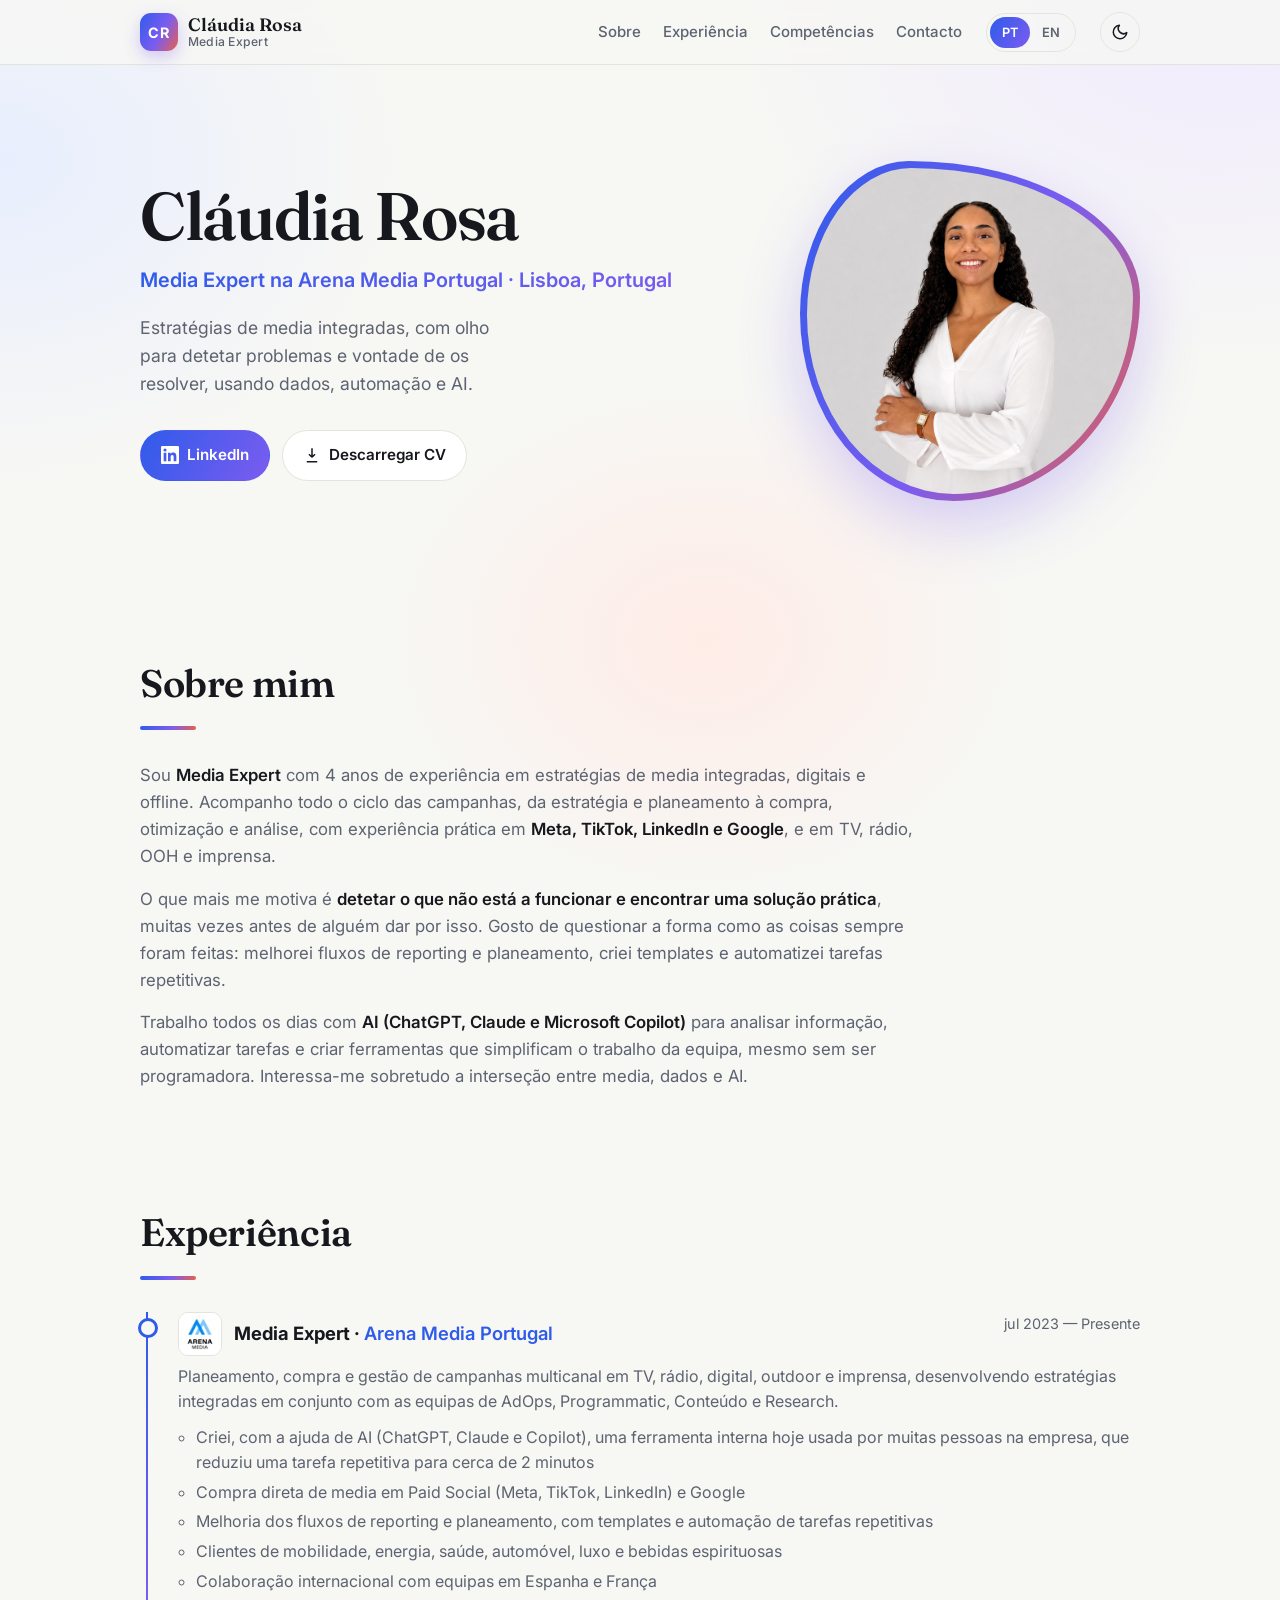
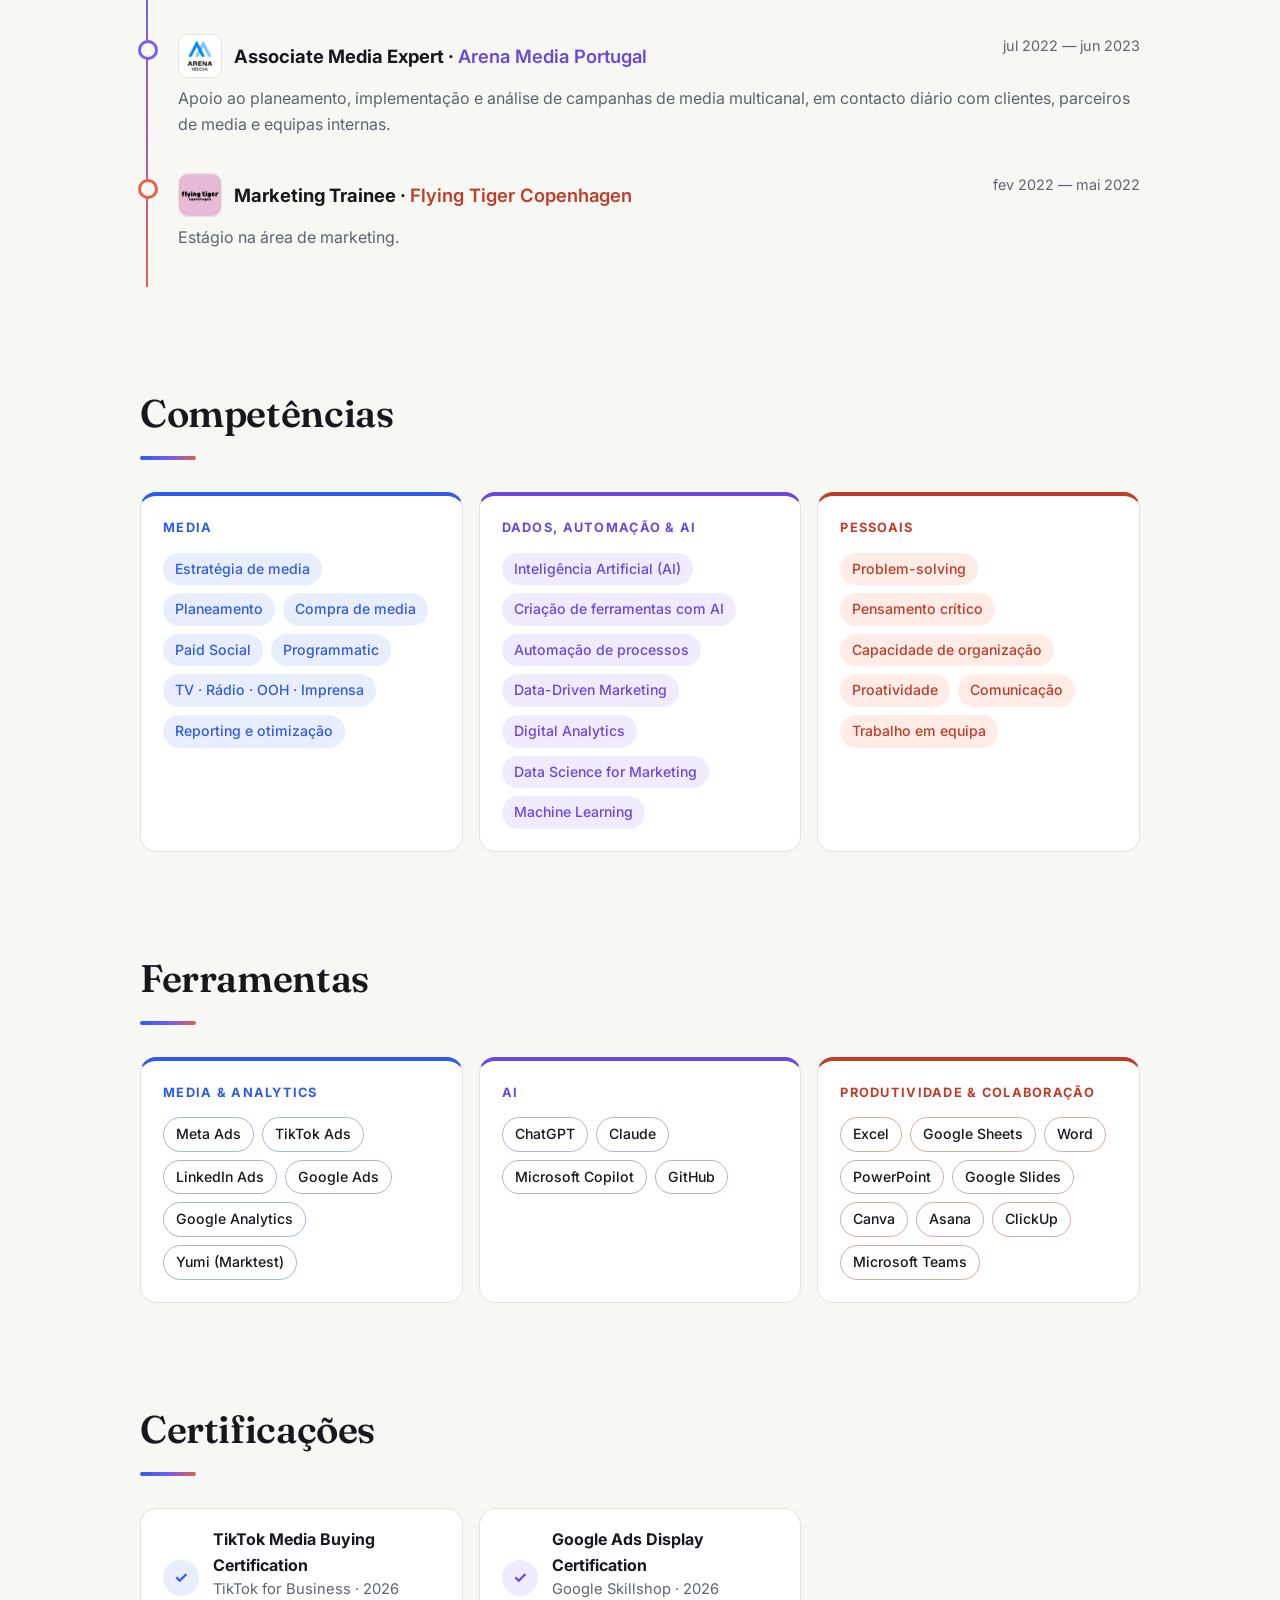
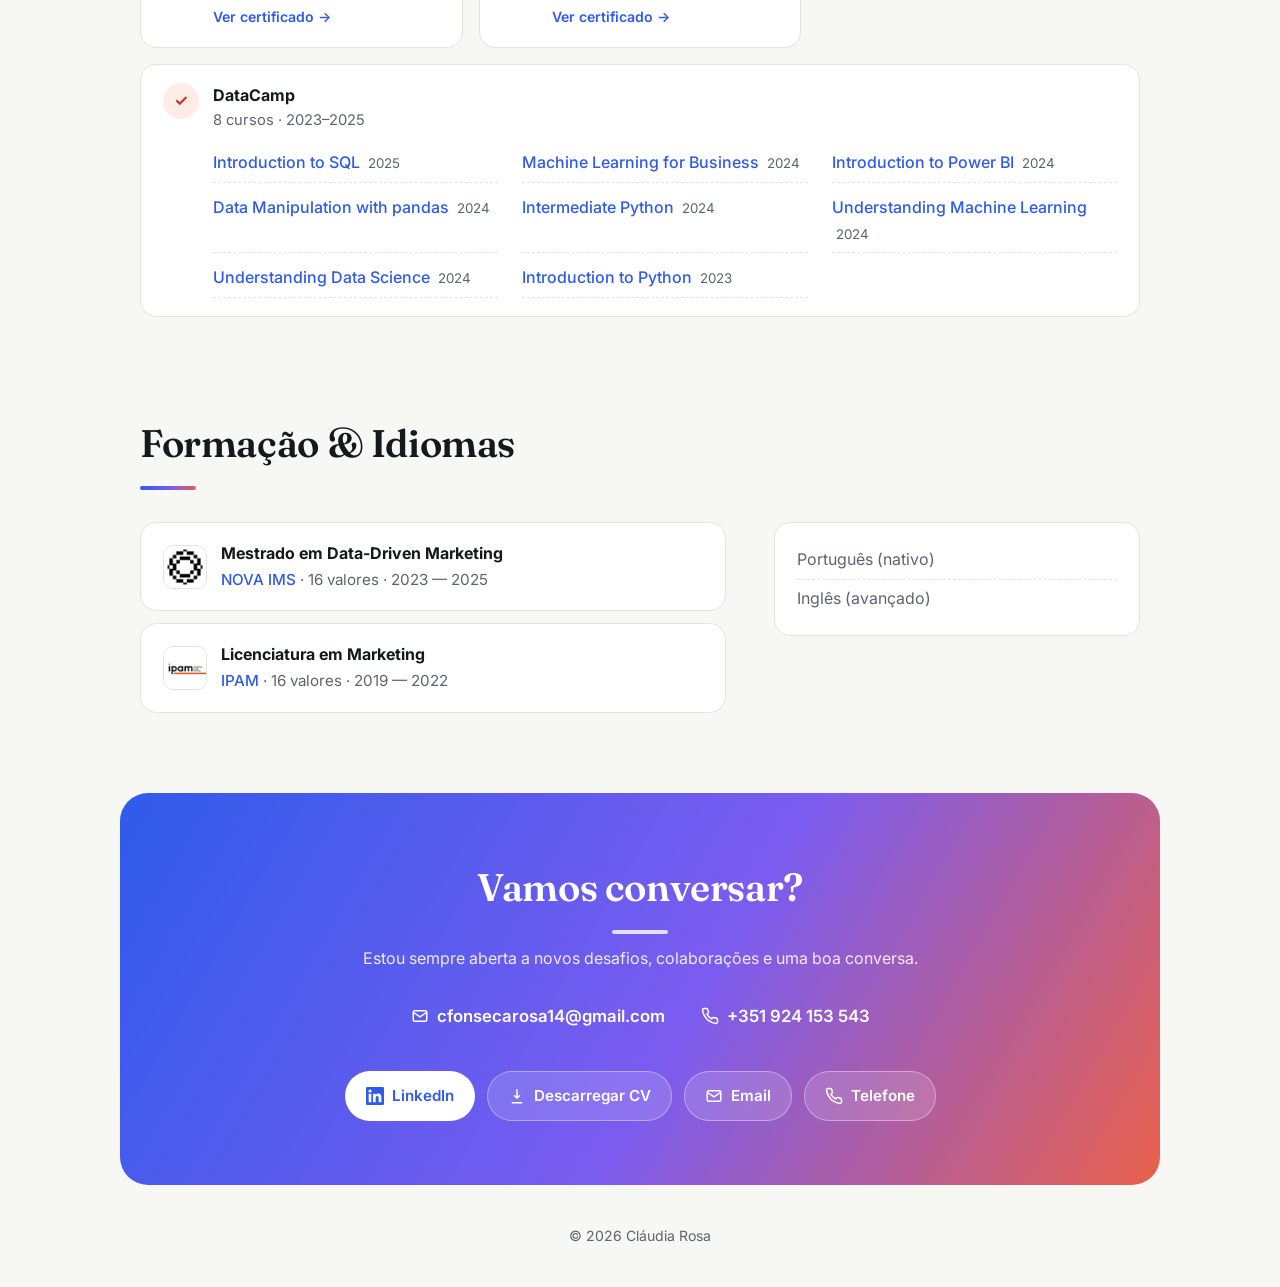
==== commit 364498c9: "Topo: monograma com nome e cargo; ícones de tema Co-Authored-By: Claude Opus 5.5 <noreply@anthropic." ====
--- a/index.html
+++ b/index.html
@@ -21,7 +21,7 @@
 <body>
   <header class="nav">
     <div class="wrap nav-inner">
-      <a href="#topo" class="logo" id="logo">CR</a>
+      <a href="#topo" class="logo" id="logo" aria-label="Cláudia Rosa"><span class="logo-mark" aria-hidden="true">CR</span><span class="logo-txt"><b>Cláudia Rosa</b><small>Media Expert</small></span></a>
       <nav class="nav-links">
         <a href="#sobre" data-nav="sobre">Sobre</a>
         <a href="#caso" data-nav="caso" hidden="">Caso</a>
@@ -33,7 +33,10 @@
         <button data-lang="pt">PT</button>
         <button data-lang="en">EN</button>
       </div>
-      <button class="theme" id="theme" aria-label="Mudar tema">◐</button>
+      <button class="theme" id="theme" aria-label="Mudar tema">
+        <svg class="ico-sun" viewBox="0 0 24 24" fill="none" stroke="currentColor" stroke-width="2" stroke-linecap="round" aria-hidden="true"><circle cx="12" cy="12" r="4"></circle><path d="M12 2v2M12 20v2M4.9 4.9l1.4 1.4M17.7 17.7l1.4 1.4M2 12h2M20 12h2M4.9 19.1l1.4-1.4M17.7 6.3l1.4-1.4"></path></svg>
+        <svg class="ico-moon" viewBox="0 0 24 24" fill="none" stroke="currentColor" stroke-width="2" stroke-linecap="round" stroke-linejoin="round" aria-hidden="true"><path d="M21 12.8A9 9 0 1 1 11.2 3a7 7 0 0 0 9.8 9.8z"></path></svg>
+      </button>
     </div>
   </header>
 
@@ -81,7 +84,7 @@
         
       </li>
       <li class="reveal">
-        <div class="top"><div class="org"><a class="org-link" href="https://www.linkedin.com/company/flyingtigercopenhagen/" target="_blank" rel="noopener" aria-label="Flying Tiger Copenhagen no LinkedIn"><img class="org-logo" src="logos/flying-tiger.png" alt="Flying Tiger Copenhagen" width="44" height="44" loading="lazy"></a><h3>Marketing Trainee · <a class="org-link" href="https://www.linkedin.com/company/flyingtigercopenhagen/" target="_blank" rel="noopener" aria-label="undefined"><span class="empresa">Flying Tiger Copenhagen</span></a></h3></div><span class="periodo">fev 2022 — mai 2022</span></div>
+        <div class="top"><div class="org"><a class="org-link" href="https://www.linkedin.com/company/flyingtigerportugal/" target="_blank" rel="noopener" aria-label="Flying Tiger Copenhagen no LinkedIn"><img class="org-logo" src="logos/flying-tiger.png" alt="Flying Tiger Copenhagen" width="44" height="44" loading="lazy"></a><h3>Marketing Trainee · <a class="org-link" href="https://www.linkedin.com/company/flyingtigerportugal/" target="_blank" rel="noopener" aria-label="undefined"><span class="empresa">Flying Tiger Copenhagen</span></a></h3></div><span class="periodo">fev 2022 — mai 2022</span></div>
         <p>Estágio na área de marketing.</p>
         
       </li></ol>
--- a/styles.css
+++ b/styles.css
@@ -276,7 +276,17 @@
     var(--bg);
 }
 
-.logo { background: var(--grad); -webkit-background-clip: text; background-clip: text; color: transparent; }
+.logo { display: inline-flex; align-items: center; gap: 10px; color: var(--text); letter-spacing: 0; }
+.logo-mark {
+  display: grid; place-items: center; width: 38px; height: 38px; border-radius: 11px;
+  background: var(--grad); color: #fff; font: 700 .9rem "Inter", sans-serif; letter-spacing: .04em;
+  box-shadow: 0 6px 16px color-mix(in srgb, var(--violet) 30%, transparent);
+  transition: transform .2s ease;
+}
+.logo:hover .logo-mark { transform: rotate(-6deg) scale(1.05); }
+.logo-txt { display: flex; flex-direction: column; line-height: 1.15; }
+.logo-txt b { font-family: "Fraunces", Georgia, serif; font-weight: 600; font-size: 1.12rem; }
+.logo-txt small { color: var(--muted); font-size: .76rem; font-weight: 500; letter-spacing: .02em; }
 .cargo { background: var(--grad-btn); -webkit-background-clip: text; background-clip: text; color: transparent; }
 .btn.primary { background: var(--grad-btn); border-color: transparent; }
 .lang button[aria-pressed="true"] { background: var(--grad-btn); }
@@ -384,3 +394,18 @@
 .org-link:hover .empresa, .org-link:hover .inst { text-decoration-color: currentColor; }
 .edu-item .org-link .inst { color: var(--accent); font-weight: 500; }
 .edu-item span .org-link { display: inline; }
+
+/* nome no topo: em ecrãs muito estreitos esconde-se o cargo */
+@media (max-width: 400px) { .logo-txt small { display: none; } .logo-txt b { font-size: 1.02rem; } }
+
+/* botão de tema: lua no modo claro, sol no modo escuro */
+.theme { display: grid; place-items: center; color: var(--text); }
+.theme svg { width: 18px; height: 18px; }
+.theme .ico-sun { display: none; }
+:root[data-theme="dark"] .theme .ico-sun { display: block; }
+:root[data-theme="dark"] .theme .ico-moon { display: none; }
+@media (prefers-color-scheme: dark) {
+  :root:not([data-theme="light"]) .theme .ico-sun { display: block; }
+  :root:not([data-theme="light"]) .theme .ico-moon { display: none; }
+}
+.theme:hover { border-color: var(--accent); color: var(--accent); }
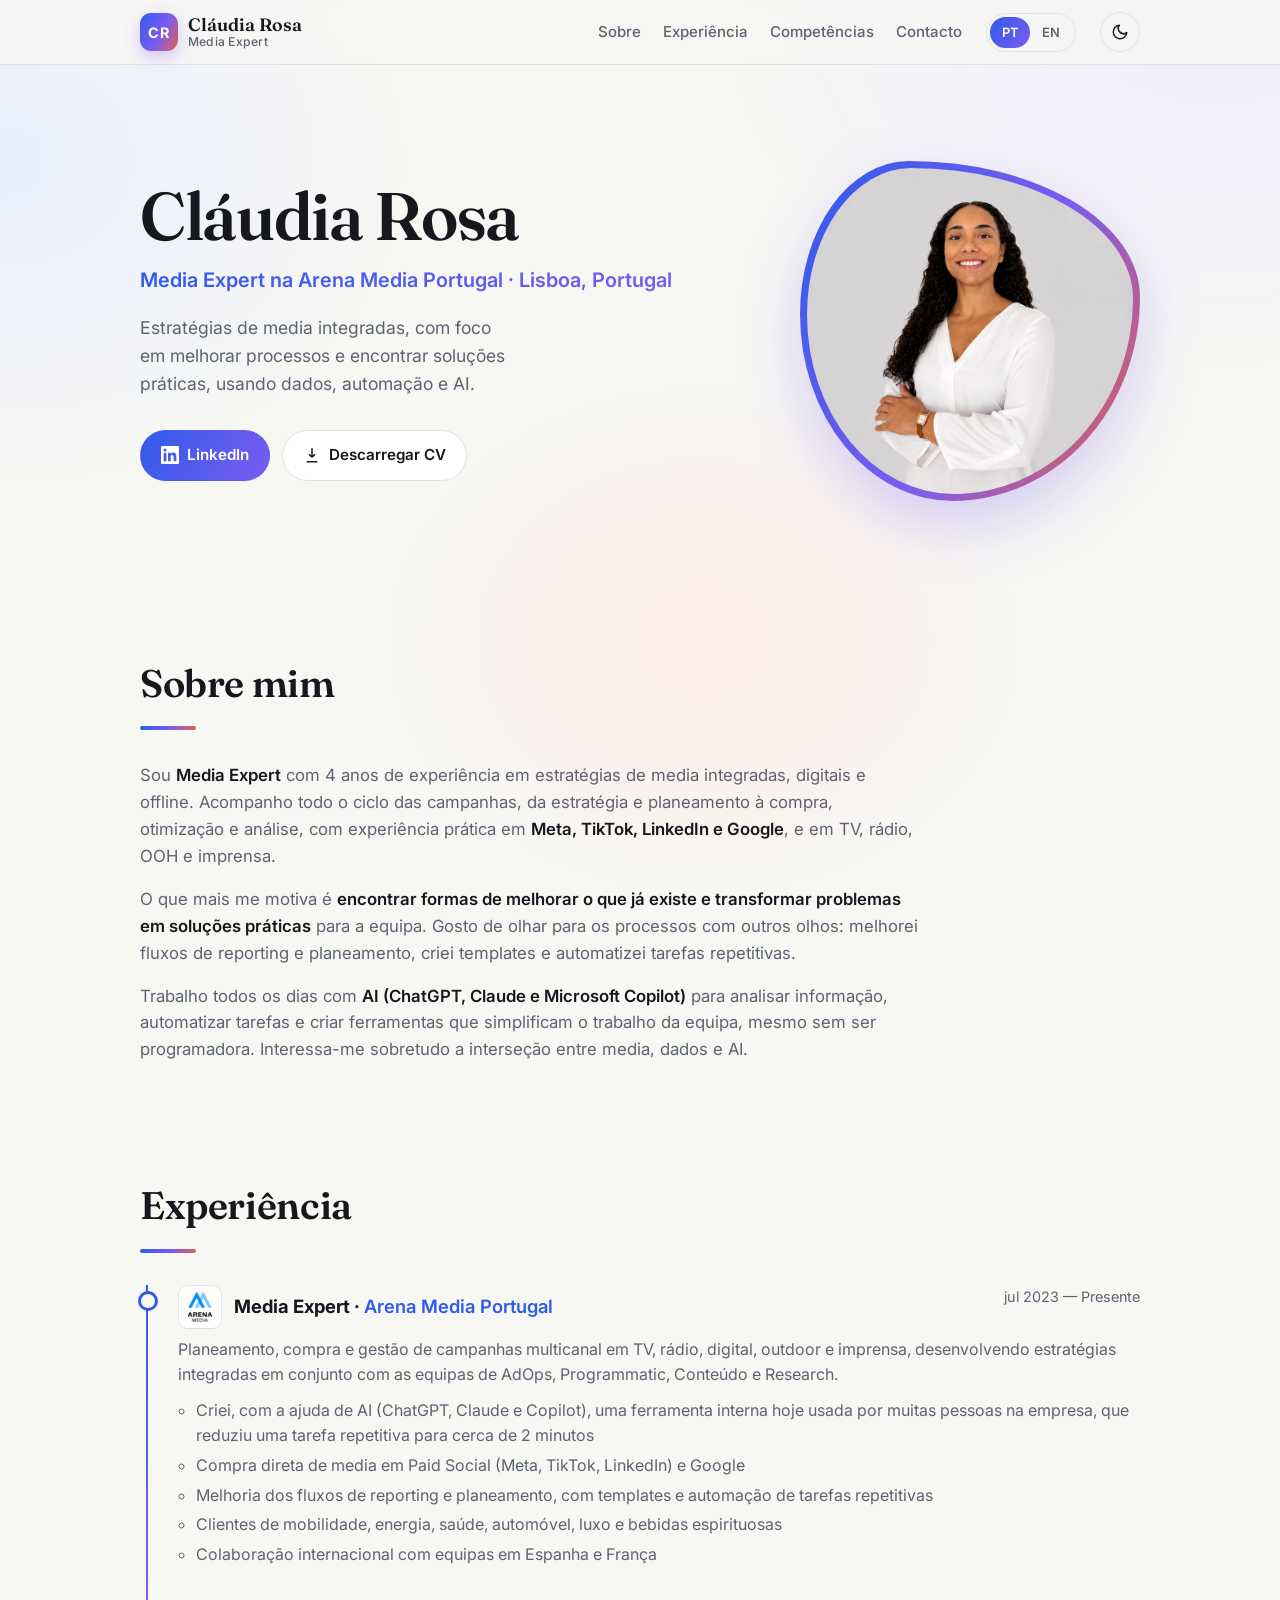
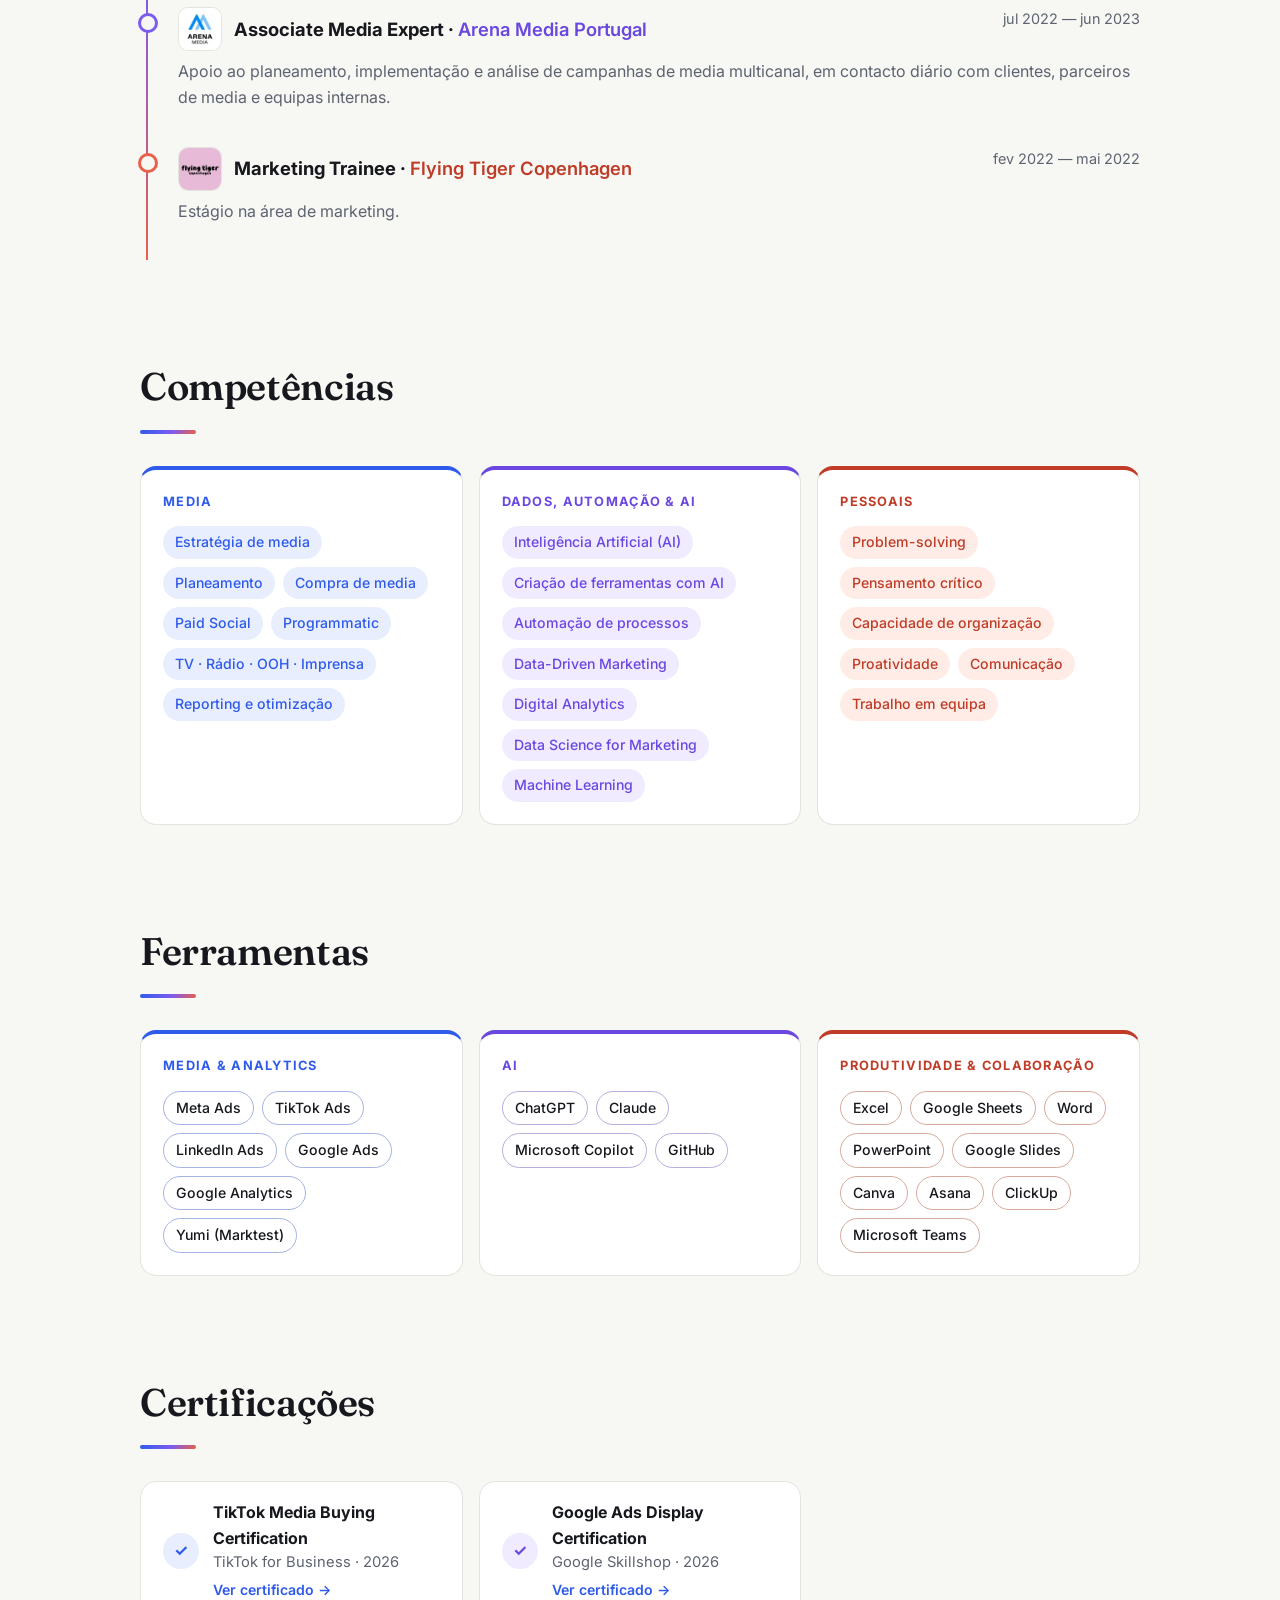
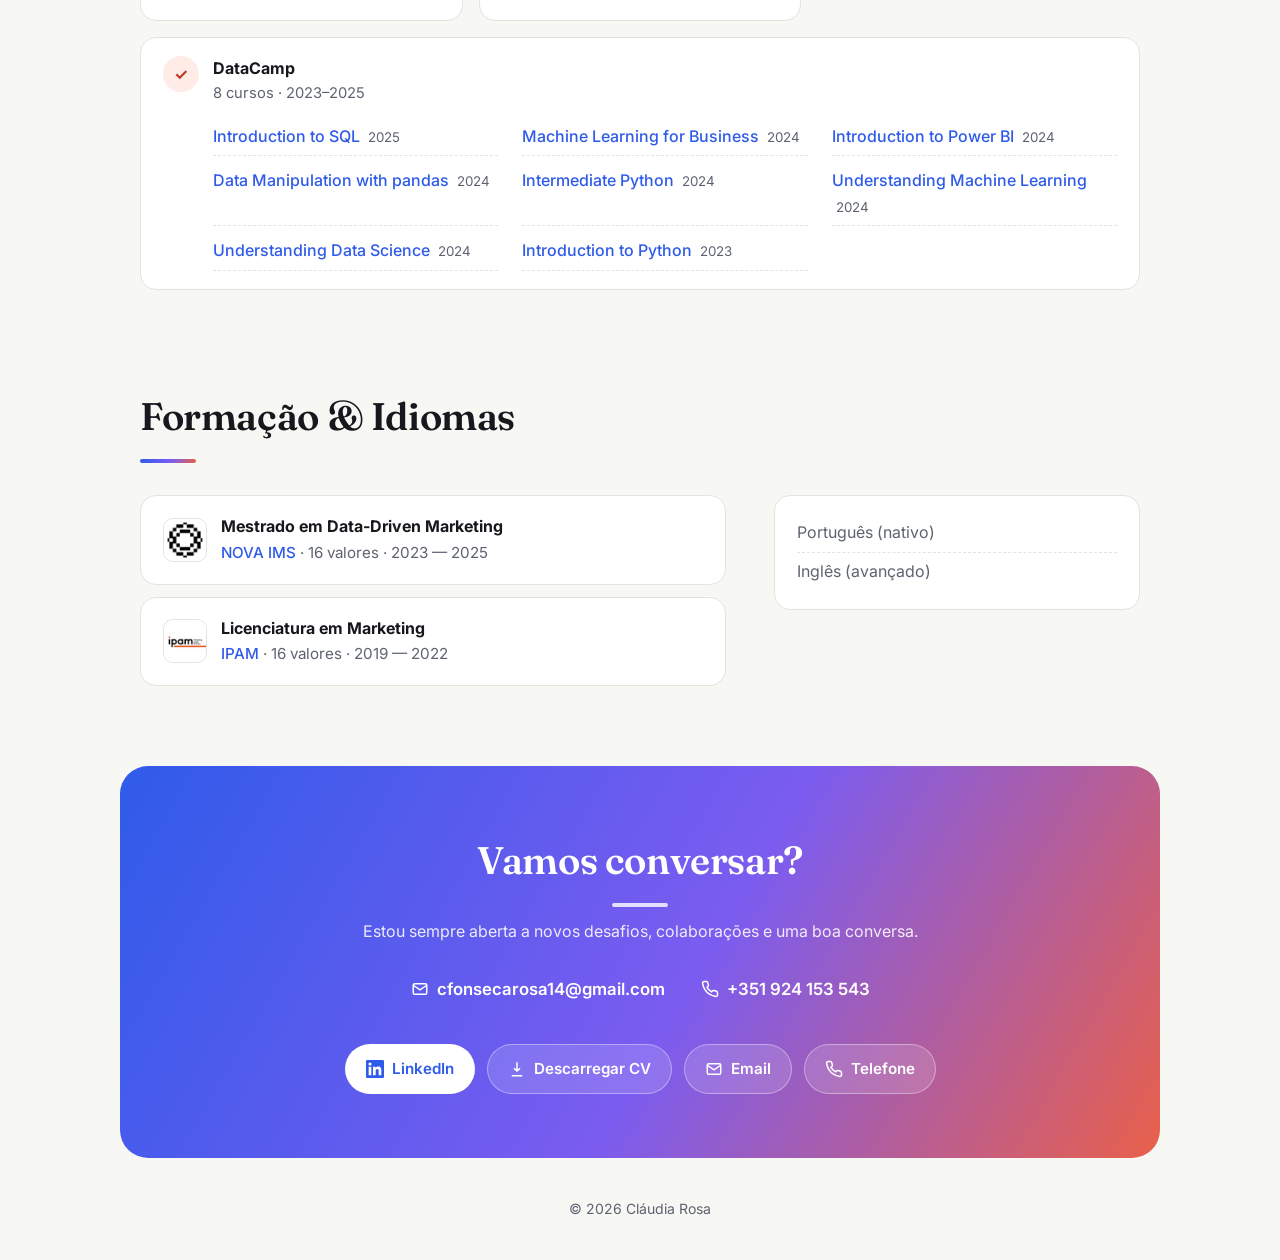
==== commit cb3e7b2d: "Suavizar o tom das frases sobre resolução de problemas Co-Authored-By: Claude Opus 5.5 <noreply@anth" ====
--- a/index.html
+++ b/index.html
@@ -46,7 +46,7 @@
         <p class="badge" id="badge" hidden=""><span class="dot"></span><span data-t="disponivel">Disponível para novas oportunidades</span></p>
         <h1 id="nome">Cláudia Rosa</h1>
         <p class="cargo" id="cargo">Media Expert na Arena Media Portugal · Lisboa, Portugal</p>
-        <p class="frase" id="frase">Estratégias de media integradas, com olho para detetar problemas e vontade de os resolver, usando dados, automação e AI.</p>
+        <p class="frase" id="frase">Estratégias de media integradas, com foco em melhorar processos e encontrar soluções práticas, usando dados, automação e AI.</p>
         <div class="ctas" id="ctas"><a class="btn primary" href="https://www.linkedin.com/in/cl%C3%A1udia-rosa-95681817a/" target="_blank" rel="noopener"><svg viewBox="0 0 24 24" fill="currentColor"><path d="M20.45 20.45h-3.56v-5.57c0-1.33-.02-3.04-1.85-3.04-1.85 0-2.14 1.45-2.14 2.94v5.67H9.35V9h3.41v1.56h.05c.48-.9 1.64-1.85 3.37-1.85 3.6 0 4.27 2.37 4.27 5.46v6.28zM5.34 7.43a2.06 2.06 0 1 1 0-4.13 2.06 2.06 0 0 1 0 4.13zM7.12 20.45H3.56V9h3.56v11.45zM22.22 0H1.77C.79 0 0 .77 0 1.73v20.54C0 23.23.79 24 1.77 24h20.45c.98 0 1.78-.77 1.78-1.73V1.73C24 .77 23.2 0 22.22 0z"></path></svg>LinkedIn</a><a class="btn" href="cv-claudia-rosa.pdf" target="_blank" rel="noopener"><svg viewBox="0 0 24 24" fill="none" stroke="currentColor" stroke-width="2"><path d="M12 3v12m0 0-4-4m4 4 4-4M5 21h14"></path></svg>Descarregar CV</a></div>
       </div>
       <div class="avatar reveal" id="avatar"><img src="foto.jpg" alt="Cláudia Rosa"></div>
@@ -55,7 +55,7 @@
     <section id="sobre" class="wrap section">
       <h2 class="reveal" data-t="sobre">Sobre mim</h2>
       <div class="sobre-grid so-texto">
-        <div class="sobre-texto reveal" id="sobre-texto"><p>Sou <strong>Media Expert</strong> com 4 anos de experiência em estratégias de media integradas, digitais e offline. Acompanho todo o ciclo das campanhas, da estratégia e planeamento à compra, otimização e análise, com experiência prática em <strong>Meta, TikTok, LinkedIn e Google</strong>, e em TV, rádio, OOH e imprensa.</p><p>O que mais me motiva é <strong>detetar o que não está a funcionar e encontrar uma solução prática</strong>, muitas vezes antes de alguém dar por isso. Gosto de questionar a forma como as coisas sempre foram feitas: melhorei fluxos de reporting e planeamento, criei templates e automatizei tarefas repetitivas.</p><p>Trabalho todos os dias com <strong>AI (ChatGPT, Claude e Microsoft Copilot)</strong> para analisar informação, automatizar tarefas e criar ferramentas que simplificam o trabalho da equipa, mesmo sem ser programadora. Interessa-me sobretudo a interseção entre media, dados e AI.</p></div>
+        <div class="sobre-texto reveal" id="sobre-texto"><p>Sou <strong>Media Expert</strong> com 4 anos de experiência em estratégias de media integradas, digitais e offline. Acompanho todo o ciclo das campanhas, da estratégia e planeamento à compra, otimização e análise, com experiência prática em <strong>Meta, TikTok, LinkedIn e Google</strong>, e em TV, rádio, OOH e imprensa.</p><p>O que mais me motiva é <strong>encontrar formas de melhorar o que já existe e transformar problemas em soluções práticas</strong> para a equipa. Gosto de olhar para os processos com outros olhos: melhorei fluxos de reporting e planeamento, criei templates e automatizei tarefas repetitivas.</p><p>Trabalho todos os dias com <strong>AI (ChatGPT, Claude e Microsoft Copilot)</strong> para analisar informação, automatizar tarefas e criar ferramentas que simplificam o trabalho da equipa, mesmo sem ser programadora. Interessa-me sobretudo a interseção entre media, dados e AI.</p></div>
         <div class="numeros reveal" id="numeros" hidden=""></div>
       </div>
     </section>
--- a/styles.css
+++ b/styles.css
@@ -409,3 +409,8 @@
   :root:not([data-theme="light"]) .theme .ico-moon { display: none; }
 }
 .theme:hover { border-color: var(--accent); color: var(--accent); }
+
+/* nome no topo escondido enquanto o nome grande está visível */
+.logo-txt { opacity: 0; transform: translateX(-6px); transition: opacity .3s ease, transform .3s ease; pointer-events: none; }
+.nav.mostra-nome .logo-txt { opacity: 1; transform: none; pointer-events: auto; }
+@media (prefers-reduced-motion: reduce) { .logo-txt { transition: none; } }
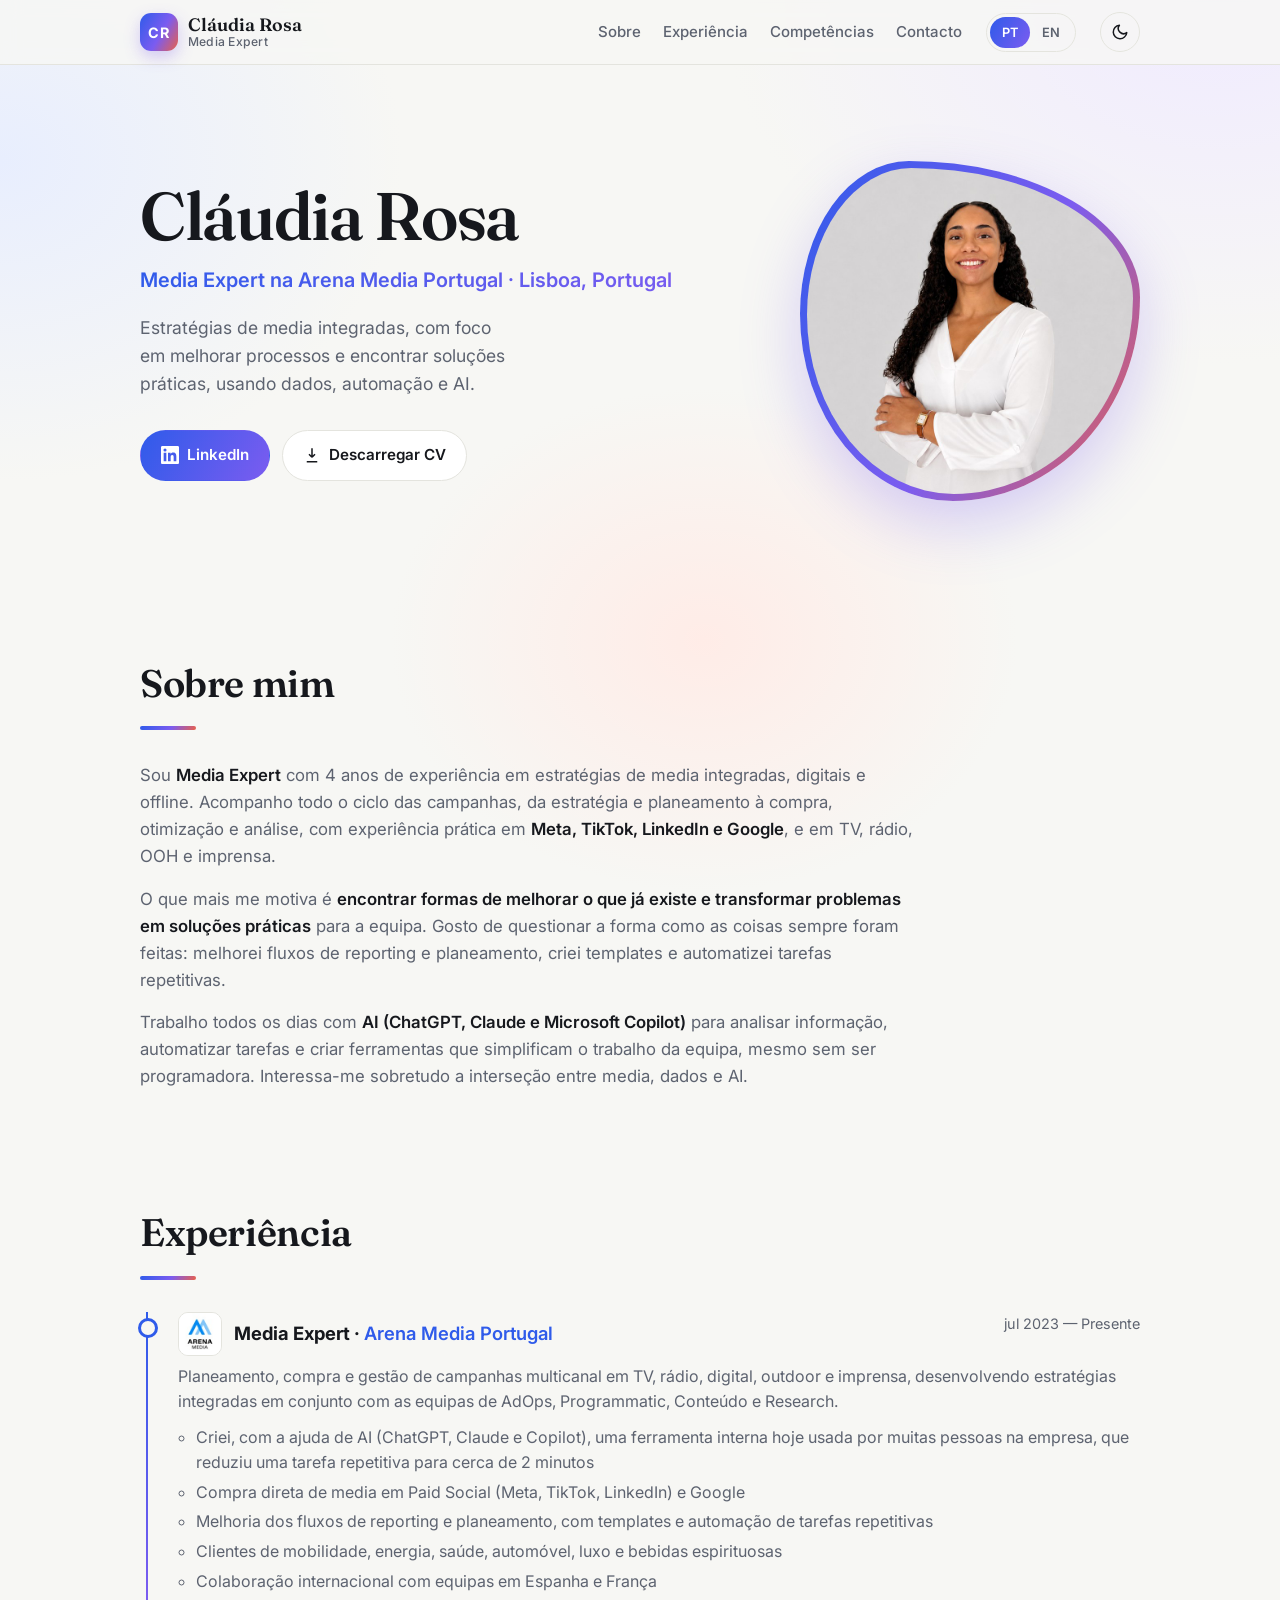
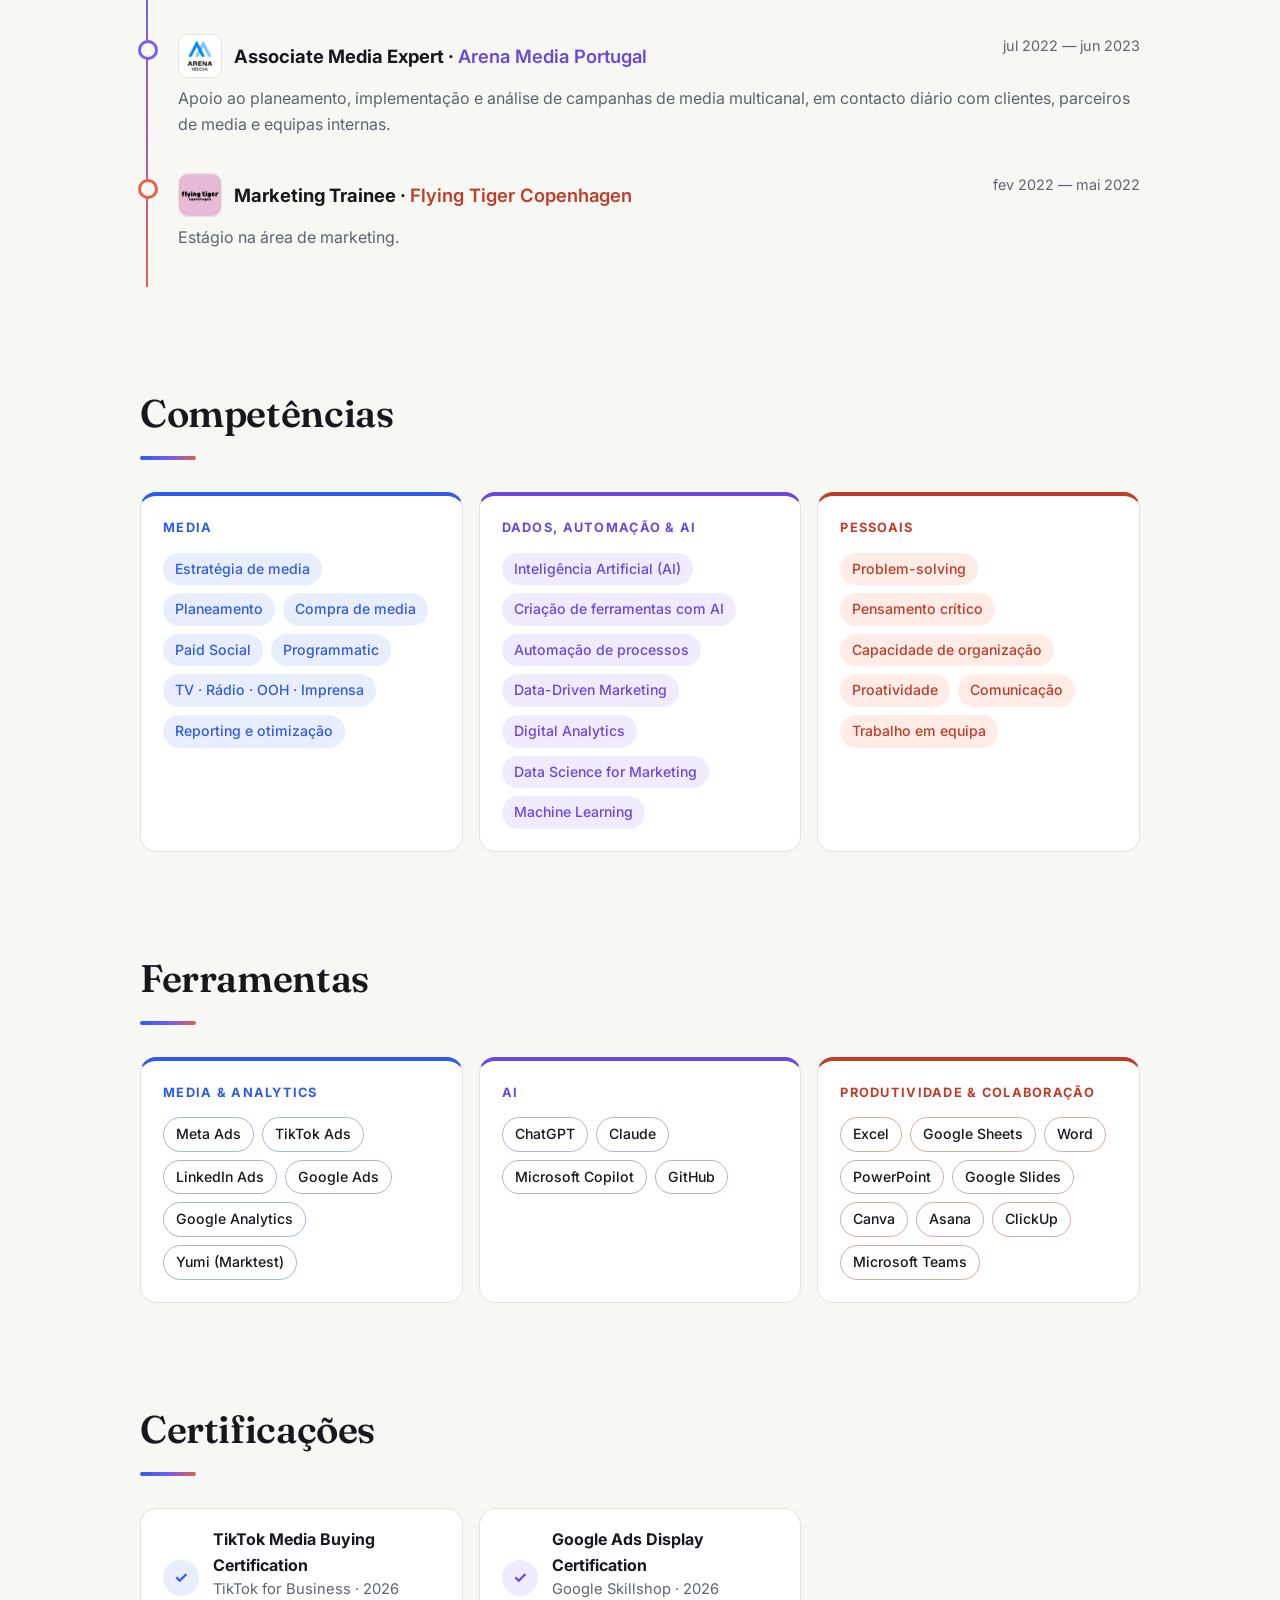
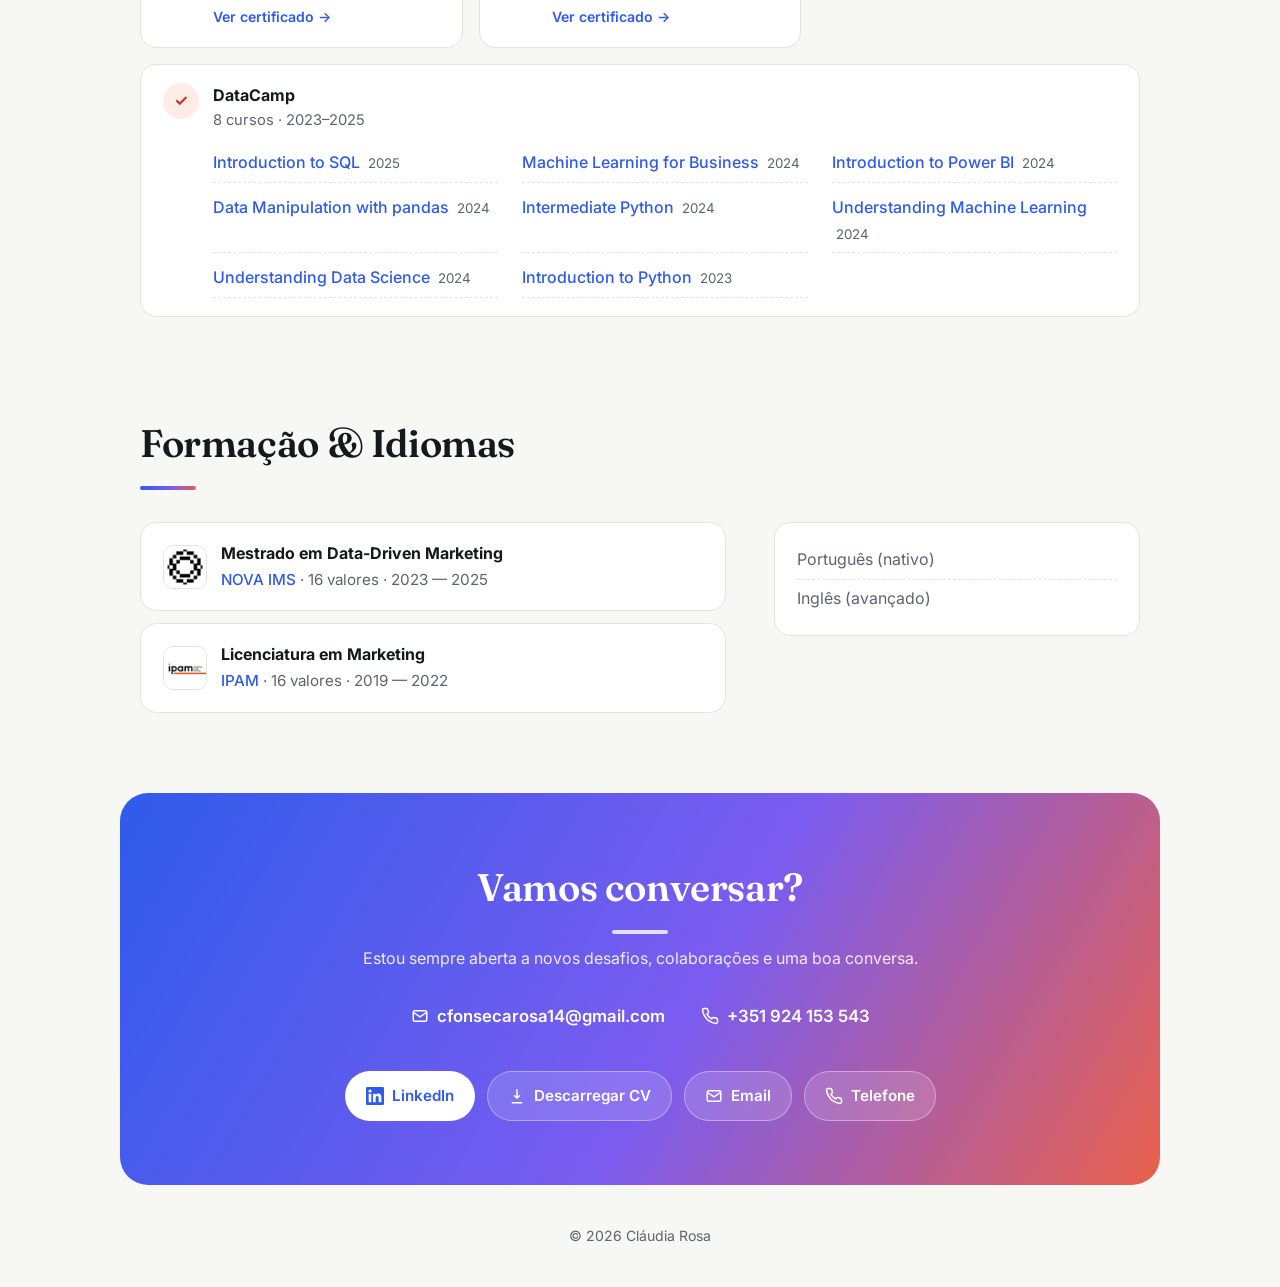
==== commit 3109cfaa: "Repor frase 'questionar a forma como as coisas sempre foram feitas' Co-Authored-By: Claude Opus 5.5 " ====
--- a/index.html
+++ b/index.html
@@ -55,7 +55,7 @@
     <section id="sobre" class="wrap section">
       <h2 class="reveal" data-t="sobre">Sobre mim</h2>
       <div class="sobre-grid so-texto">
-        <div class="sobre-texto reveal" id="sobre-texto"><p>Sou <strong>Media Expert</strong> com 4 anos de experiência em estratégias de media integradas, digitais e offline. Acompanho todo o ciclo das campanhas, da estratégia e planeamento à compra, otimização e análise, com experiência prática em <strong>Meta, TikTok, LinkedIn e Google</strong>, e em TV, rádio, OOH e imprensa.</p><p>O que mais me motiva é <strong>encontrar formas de melhorar o que já existe e transformar problemas em soluções práticas</strong> para a equipa. Gosto de olhar para os processos com outros olhos: melhorei fluxos de reporting e planeamento, criei templates e automatizei tarefas repetitivas.</p><p>Trabalho todos os dias com <strong>AI (ChatGPT, Claude e Microsoft Copilot)</strong> para analisar informação, automatizar tarefas e criar ferramentas que simplificam o trabalho da equipa, mesmo sem ser programadora. Interessa-me sobretudo a interseção entre media, dados e AI.</p></div>
+        <div class="sobre-texto reveal" id="sobre-texto"><p>Sou <strong>Media Expert</strong> com 4 anos de experiência em estratégias de media integradas, digitais e offline. Acompanho todo o ciclo das campanhas, da estratégia e planeamento à compra, otimização e análise, com experiência prática em <strong>Meta, TikTok, LinkedIn e Google</strong>, e em TV, rádio, OOH e imprensa.</p><p>O que mais me motiva é <strong>encontrar formas de melhorar o que já existe e transformar problemas em soluções práticas</strong> para a equipa. Gosto de questionar a forma como as coisas sempre foram feitas: melhorei fluxos de reporting e planeamento, criei templates e automatizei tarefas repetitivas.</p><p>Trabalho todos os dias com <strong>AI (ChatGPT, Claude e Microsoft Copilot)</strong> para analisar informação, automatizar tarefas e criar ferramentas que simplificam o trabalho da equipa, mesmo sem ser programadora. Interessa-me sobretudo a interseção entre media, dados e AI.</p></div>
         <div class="numeros reveal" id="numeros" hidden=""></div>
       </div>
     </section>
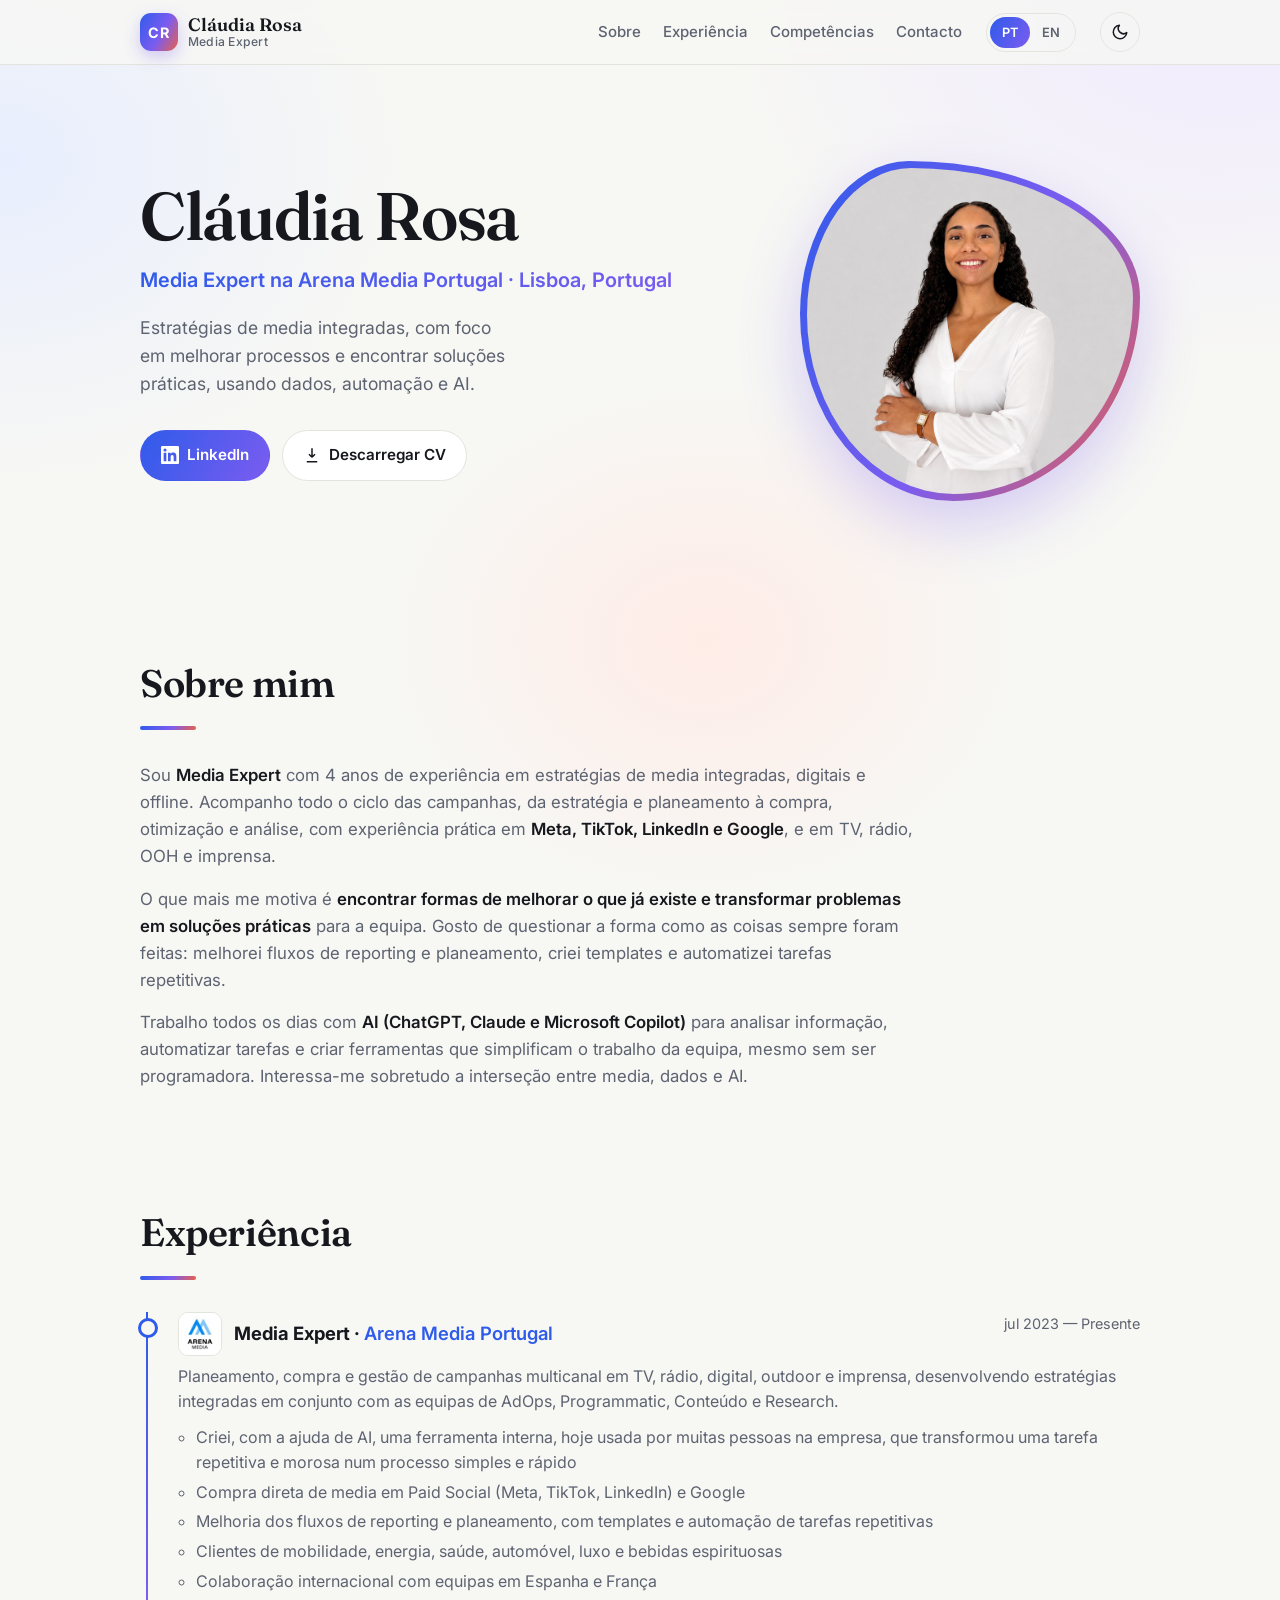
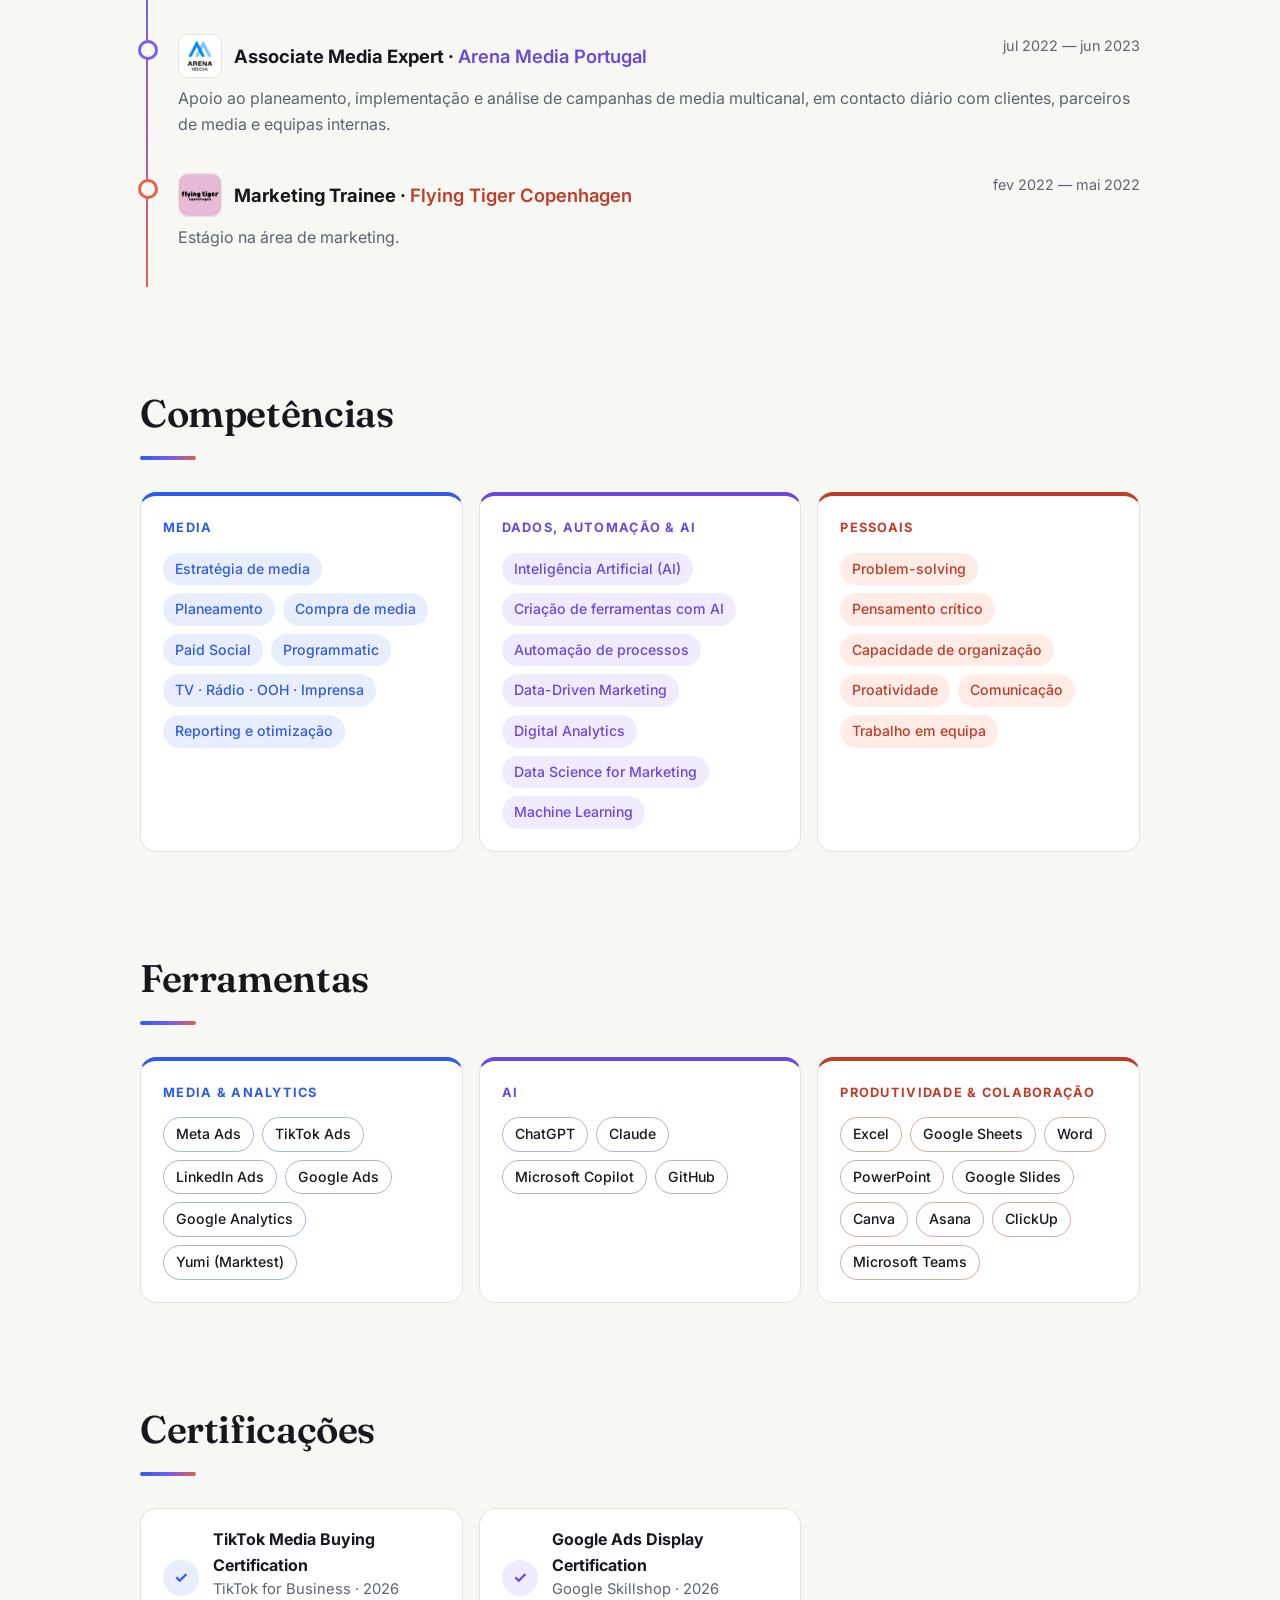
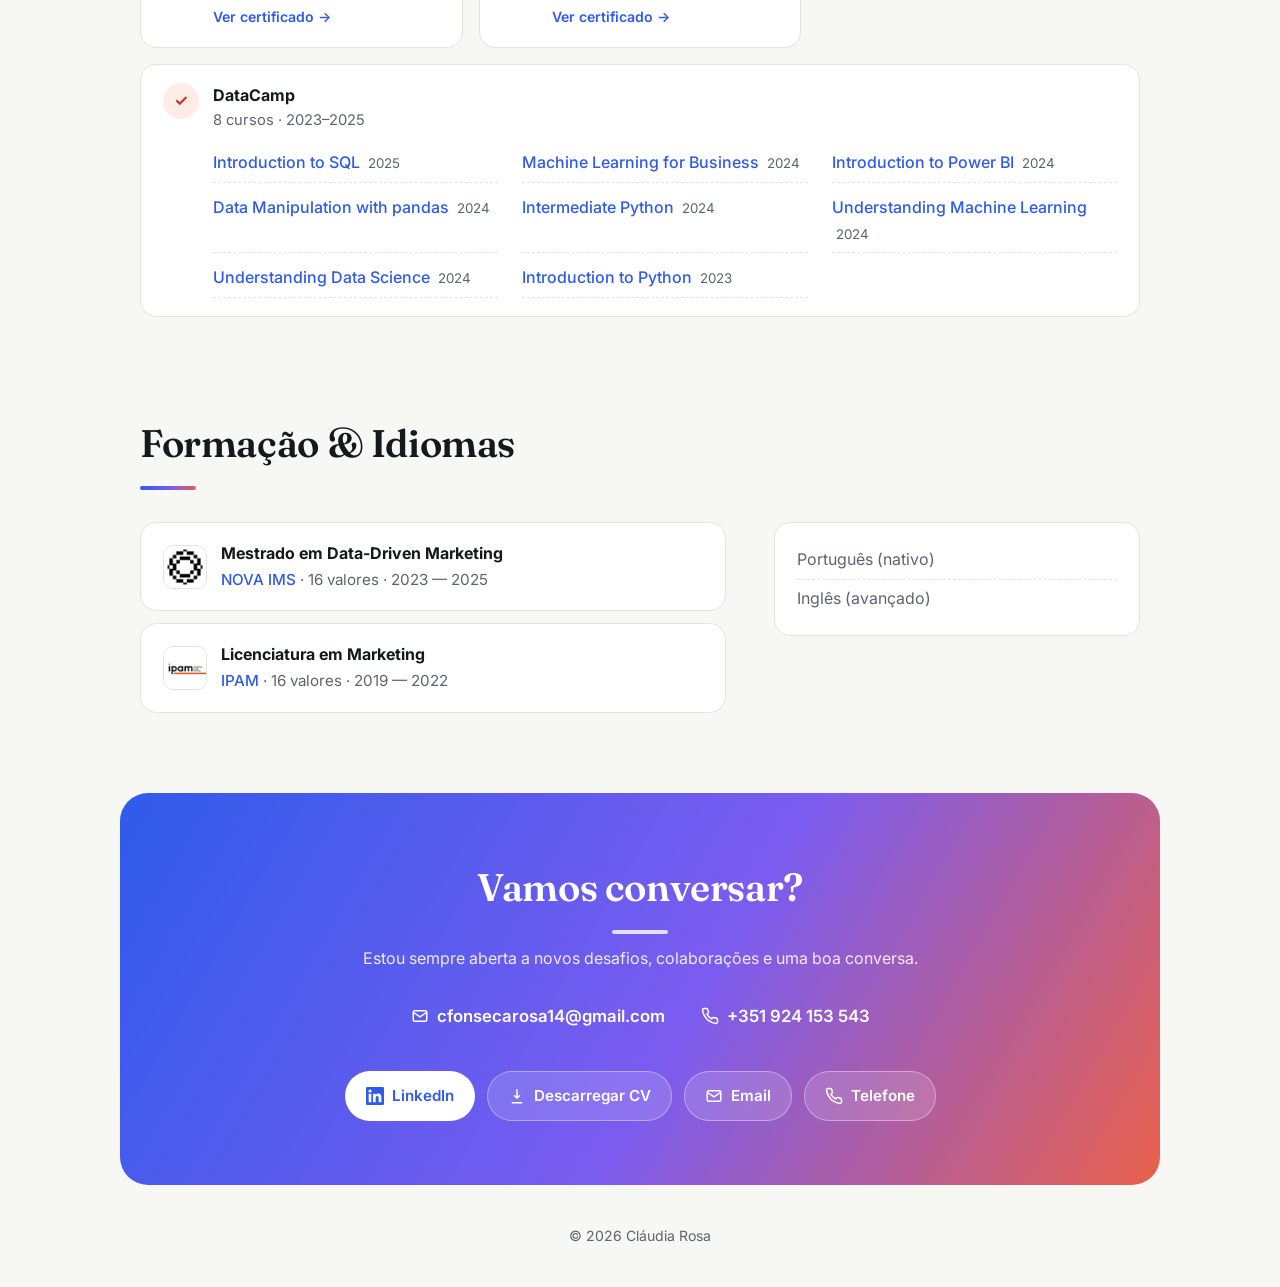
==== commit 51530e6d: "Reescrever frase da ferramenta interna Co-Authored-By: Claude Opus 5.5 <noreply@anthropic.com> Claud" ====
--- a/index.html
+++ b/index.html
@@ -76,7 +76,7 @@
       <li class="reveal">
         <div class="top"><div class="org"><a class="org-link" href="https://www.linkedin.com/company/arena-media-portugal/" target="_blank" rel="noopener" aria-label="Arena Media Portugal no LinkedIn"><img class="org-logo" src="logos/arena-media.png" alt="Arena Media Portugal" width="44" height="44" loading="lazy"></a><h3>Media Expert · <a class="org-link" href="https://www.linkedin.com/company/arena-media-portugal/" target="_blank" rel="noopener" aria-label="undefined"><span class="empresa">Arena Media Portugal</span></a></h3></div><span class="periodo">jul 2023 — Presente</span></div>
         <p>Planeamento, compra e gestão de campanhas multicanal em TV, rádio, digital, outdoor e imprensa, desenvolvendo estratégias integradas em conjunto com as equipas de AdOps, Programmatic, Conteúdo e Research.</p>
-        <ul><li>Criei, com a ajuda de AI (ChatGPT, Claude e Copilot), uma ferramenta interna hoje usada por muitas pessoas na empresa, que reduziu uma tarefa repetitiva para cerca de 2 minutos</li><li>Compra direta de media em Paid Social (Meta, TikTok, LinkedIn) e Google</li><li>Melhoria dos fluxos de reporting e planeamento, com templates e automação de tarefas repetitivas</li><li>Clientes de mobilidade, energia, saúde, automóvel, luxo e bebidas espirituosas</li><li>Colaboração internacional com equipas em Espanha e França</li></ul>
+        <ul><li>Criei, com a ajuda de AI, uma ferramenta interna, hoje usada por muitas pessoas na empresa, que transformou uma tarefa repetitiva e morosa num processo simples e rápido</li><li>Compra direta de media em Paid Social (Meta, TikTok, LinkedIn) e Google</li><li>Melhoria dos fluxos de reporting e planeamento, com templates e automação de tarefas repetitivas</li><li>Clientes de mobilidade, energia, saúde, automóvel, luxo e bebidas espirituosas</li><li>Colaboração internacional com equipas em Espanha e França</li></ul>
       </li>
       <li class="reveal">
         <div class="top"><div class="org"><a class="org-link" href="https://www.linkedin.com/company/arena-media-portugal/" target="_blank" rel="noopener" aria-label="Arena Media Portugal no LinkedIn"><img class="org-logo" src="logos/arena-media.png" alt="Arena Media Portugal" width="44" height="44" loading="lazy"></a><h3>Associate Media Expert · <a class="org-link" href="https://www.linkedin.com/company/arena-media-portugal/" target="_blank" rel="noopener" aria-label="undefined"><span class="empresa">Arena Media Portugal</span></a></h3></div><span class="periodo">jul 2022 — jun 2023</span></div>
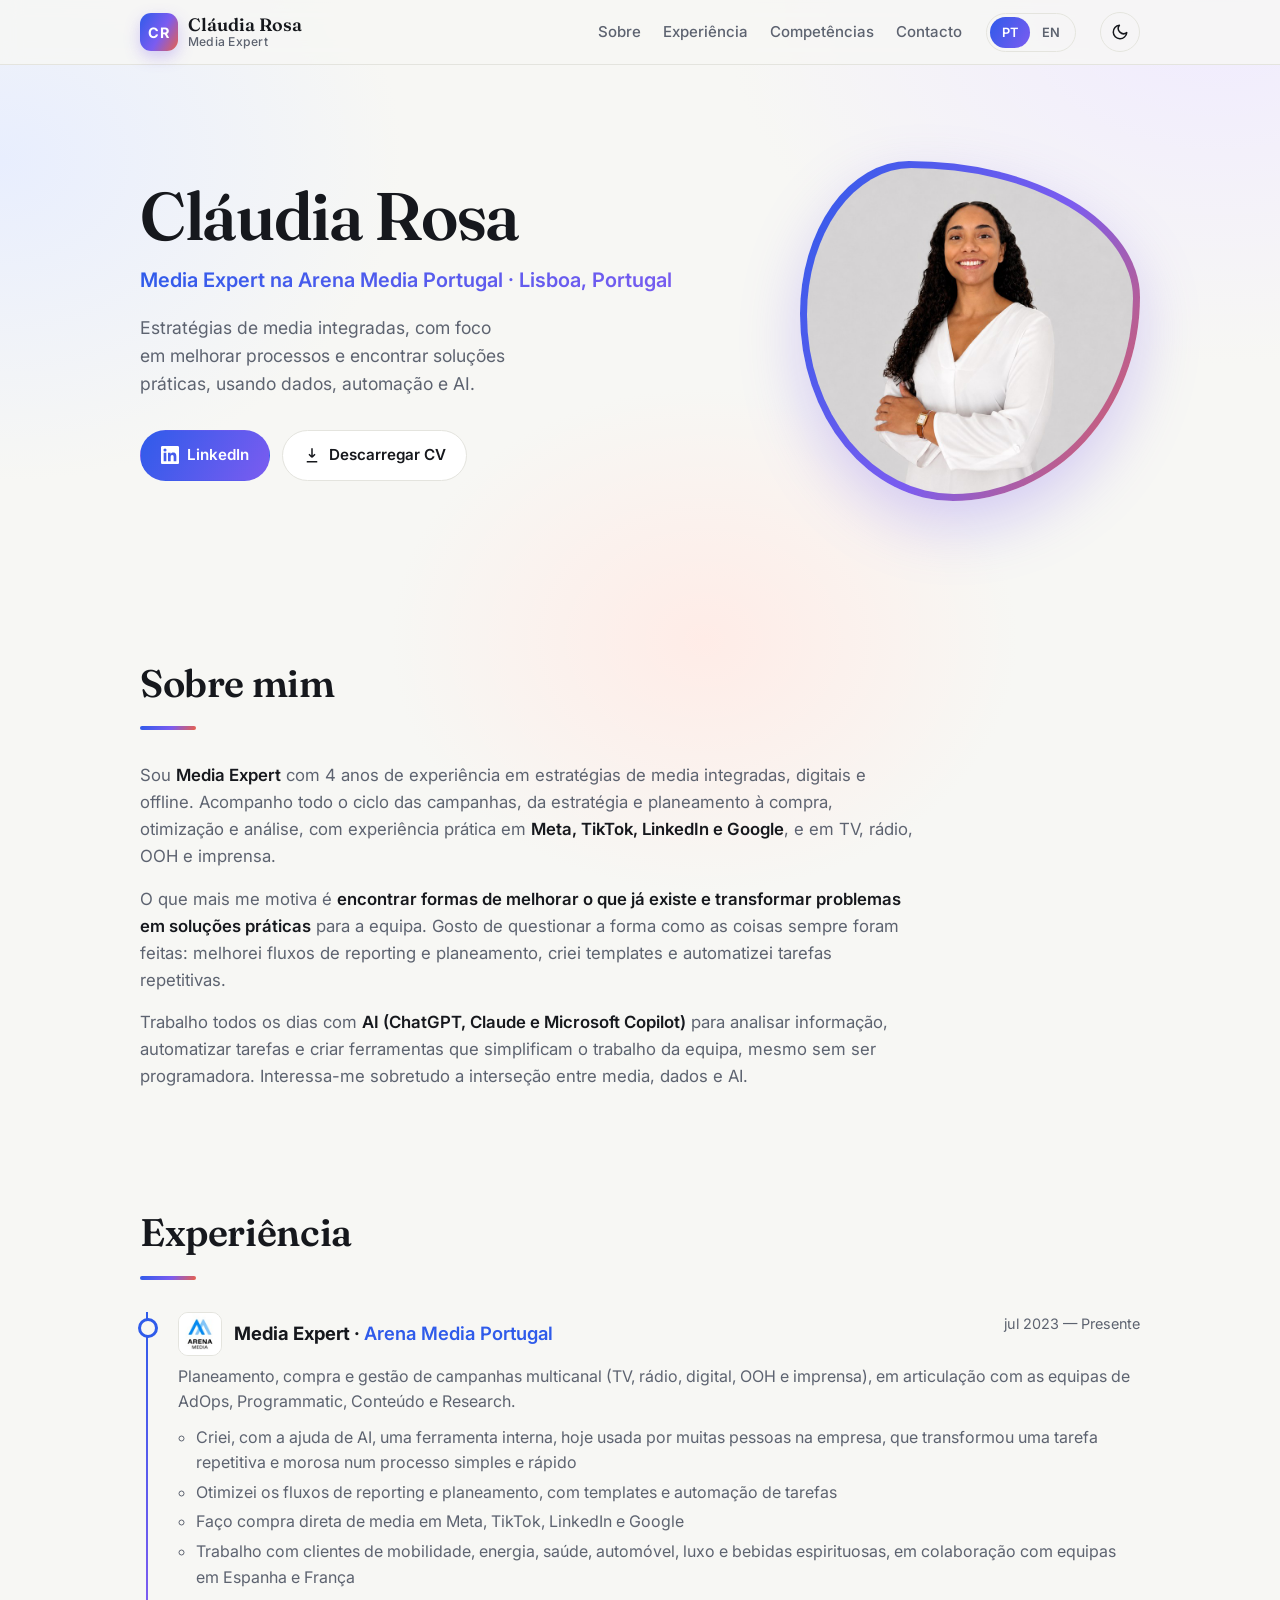
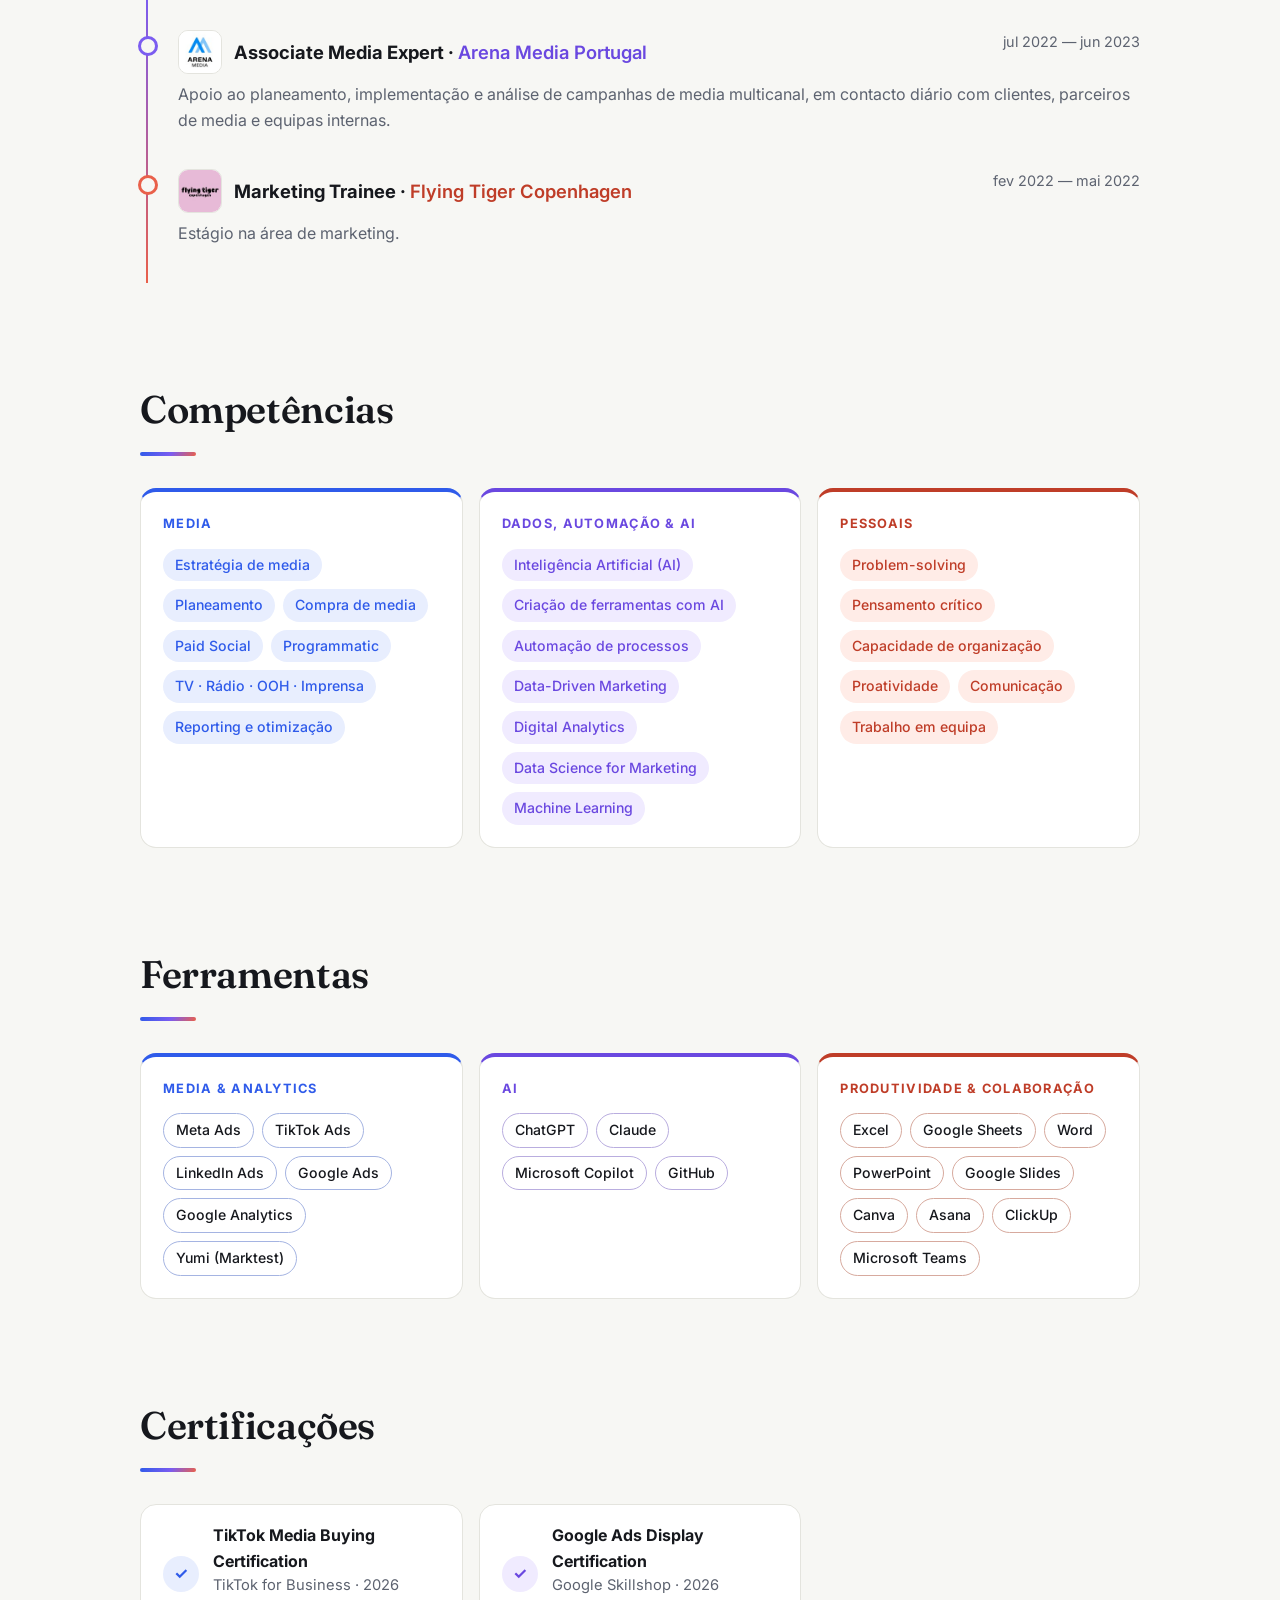
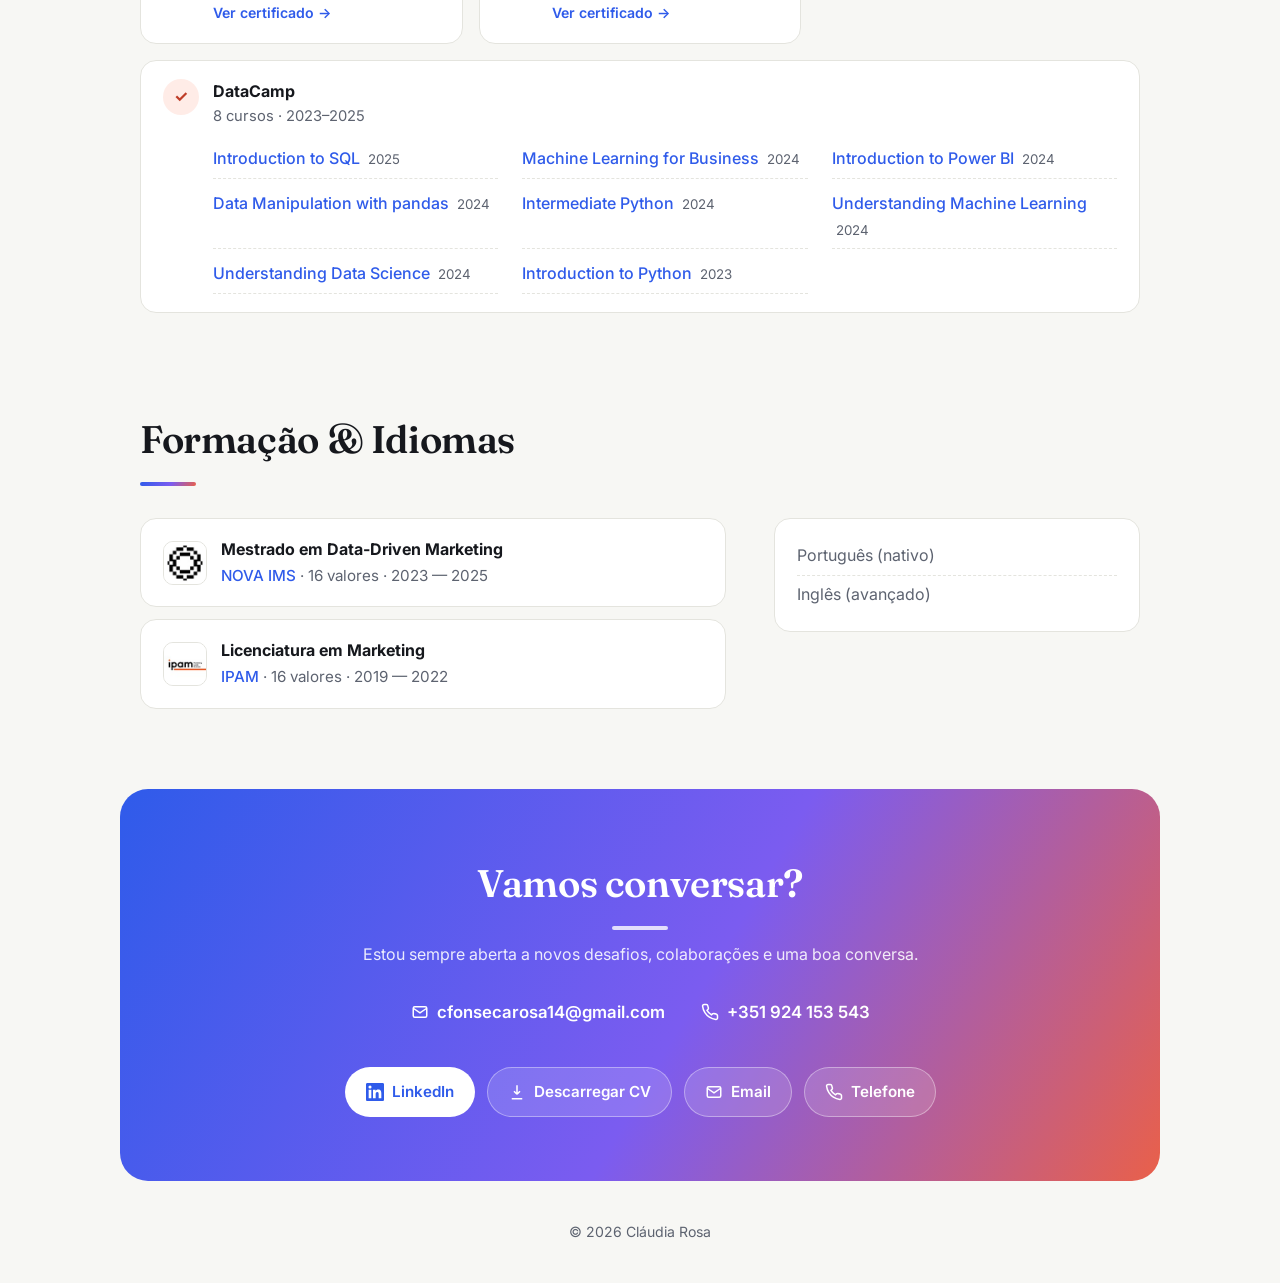
==== commit 3e7e2c02: "Reorganizar pontos da experiência na Arena Media Co-Authored-By: Claude Opus 5.5 <noreply@anthropic." ====
--- a/index.html
+++ b/index.html
@@ -75,8 +75,8 @@
       <ol class="timeline" id="timeline">
       <li class="reveal">
         <div class="top"><div class="org"><a class="org-link" href="https://www.linkedin.com/company/arena-media-portugal/" target="_blank" rel="noopener" aria-label="Arena Media Portugal no LinkedIn"><img class="org-logo" src="logos/arena-media.png" alt="Arena Media Portugal" width="44" height="44" loading="lazy"></a><h3>Media Expert · <a class="org-link" href="https://www.linkedin.com/company/arena-media-portugal/" target="_blank" rel="noopener" aria-label="undefined"><span class="empresa">Arena Media Portugal</span></a></h3></div><span class="periodo">jul 2023 — Presente</span></div>
-        <p>Planeamento, compra e gestão de campanhas multicanal em TV, rádio, digital, outdoor e imprensa, desenvolvendo estratégias integradas em conjunto com as equipas de AdOps, Programmatic, Conteúdo e Research.</p>
-        <ul><li>Criei, com a ajuda de AI, uma ferramenta interna, hoje usada por muitas pessoas na empresa, que transformou uma tarefa repetitiva e morosa num processo simples e rápido</li><li>Compra direta de media em Paid Social (Meta, TikTok, LinkedIn) e Google</li><li>Melhoria dos fluxos de reporting e planeamento, com templates e automação de tarefas repetitivas</li><li>Clientes de mobilidade, energia, saúde, automóvel, luxo e bebidas espirituosas</li><li>Colaboração internacional com equipas em Espanha e França</li></ul>
+        <p>Planeamento, compra e gestão de campanhas multicanal (TV, rádio, digital, OOH e imprensa), em articulação com as equipas de AdOps, Programmatic, Conteúdo e Research.</p>
+        <ul><li>Criei, com a ajuda de AI, uma ferramenta interna, hoje usada por muitas pessoas na empresa, que transformou uma tarefa repetitiva e morosa num processo simples e rápido</li><li>Otimizei os fluxos de reporting e planeamento, com templates e automação de tarefas</li><li>Faço compra direta de media em Meta, TikTok, LinkedIn e Google</li><li>Trabalho com clientes de mobilidade, energia, saúde, automóvel, luxo e bebidas espirituosas, em colaboração com equipas em Espanha e França</li></ul>
       </li>
       <li class="reveal">
         <div class="top"><div class="org"><a class="org-link" href="https://www.linkedin.com/company/arena-media-portugal/" target="_blank" rel="noopener" aria-label="Arena Media Portugal no LinkedIn"><img class="org-logo" src="logos/arena-media.png" alt="Arena Media Portugal" width="44" height="44" loading="lazy"></a><h3>Associate Media Expert · <a class="org-link" href="https://www.linkedin.com/company/arena-media-portugal/" target="_blank" rel="noopener" aria-label="undefined"><span class="empresa">Arena Media Portugal</span></a></h3></div><span class="periodo">jul 2022 — jun 2023</span></div>
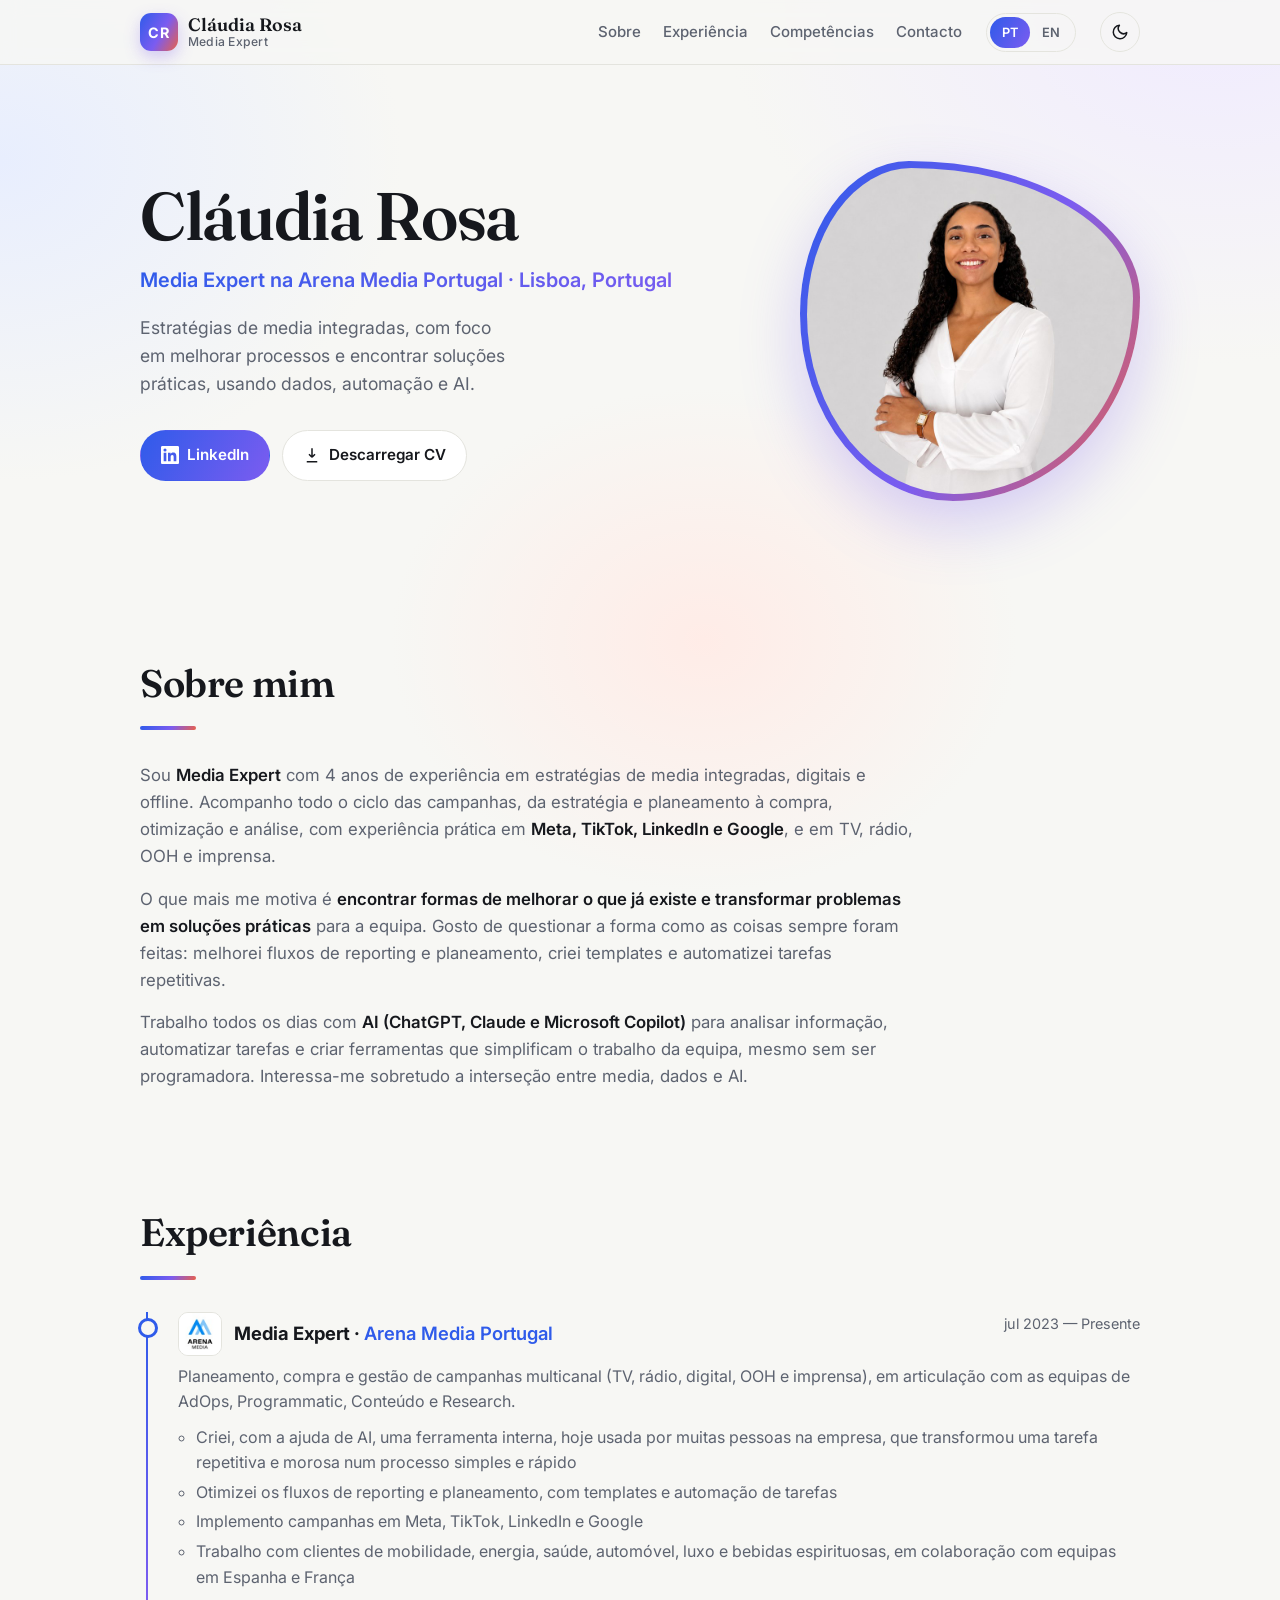
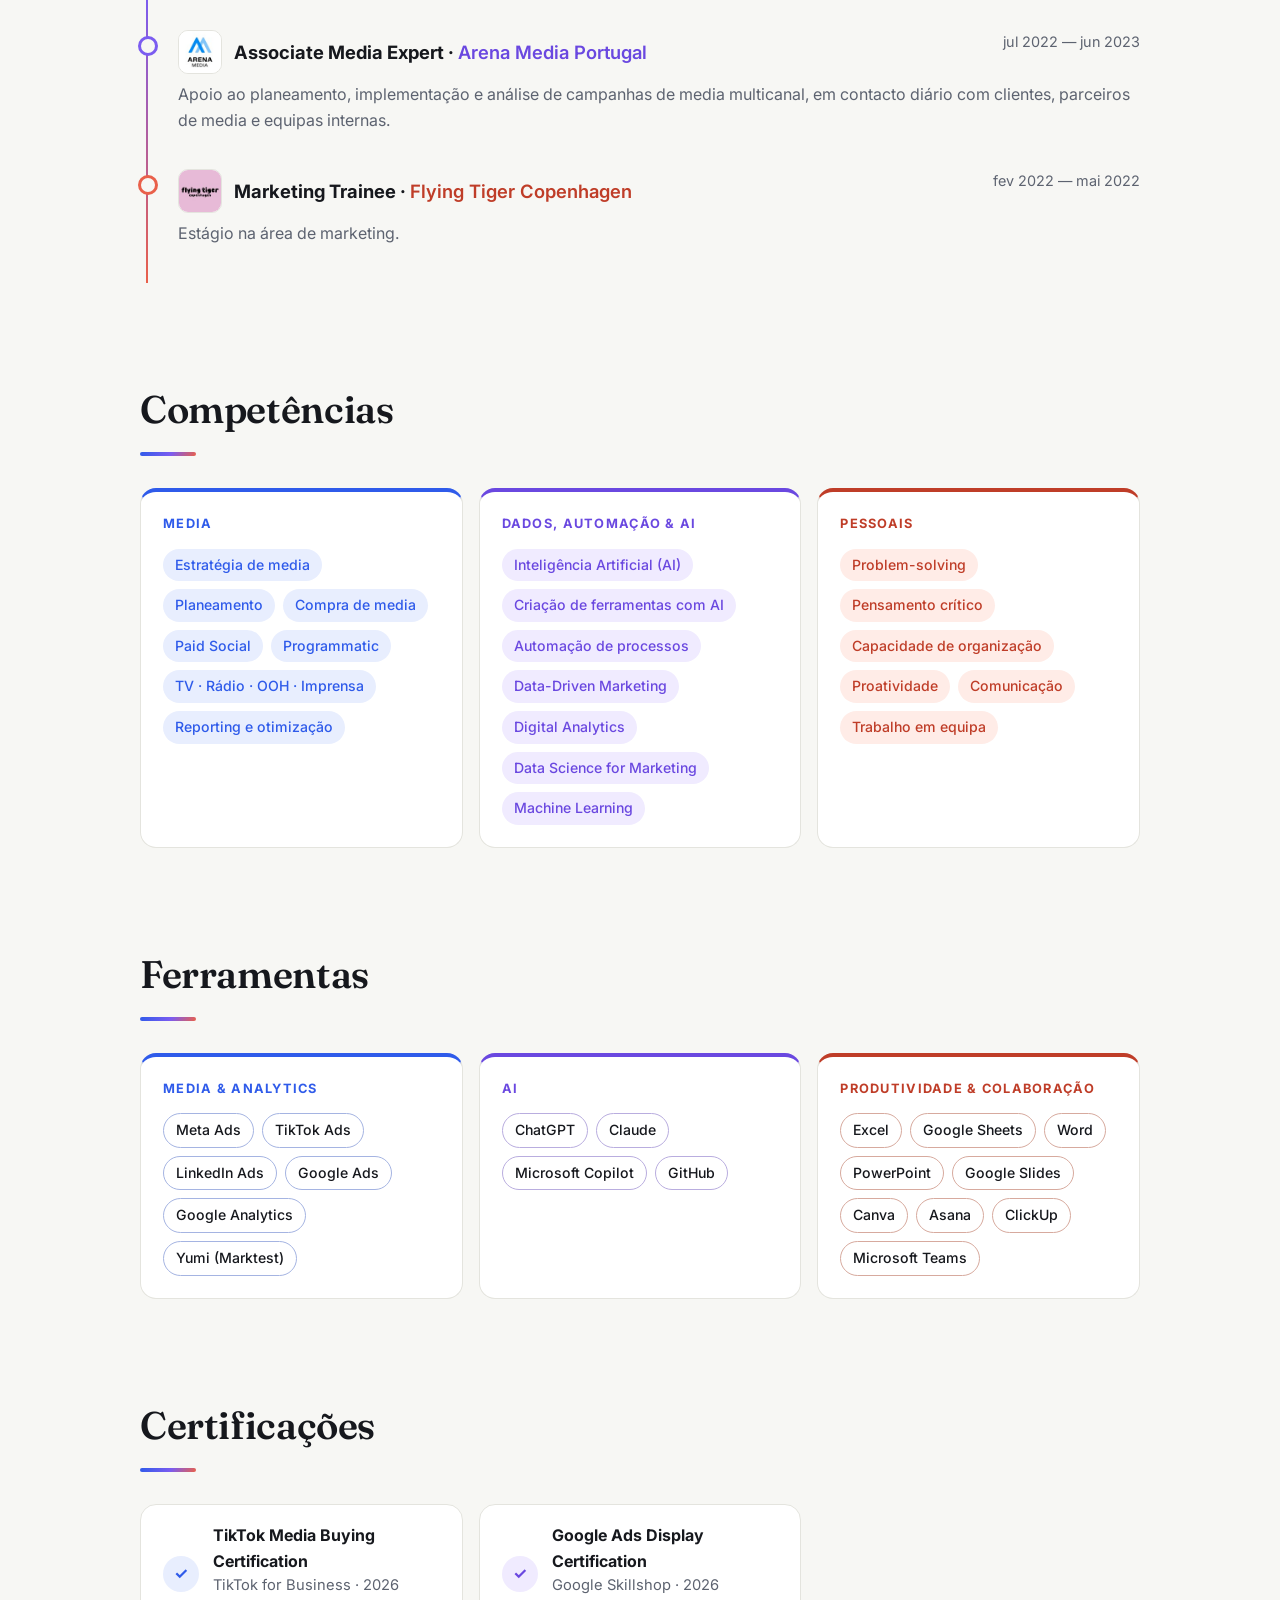
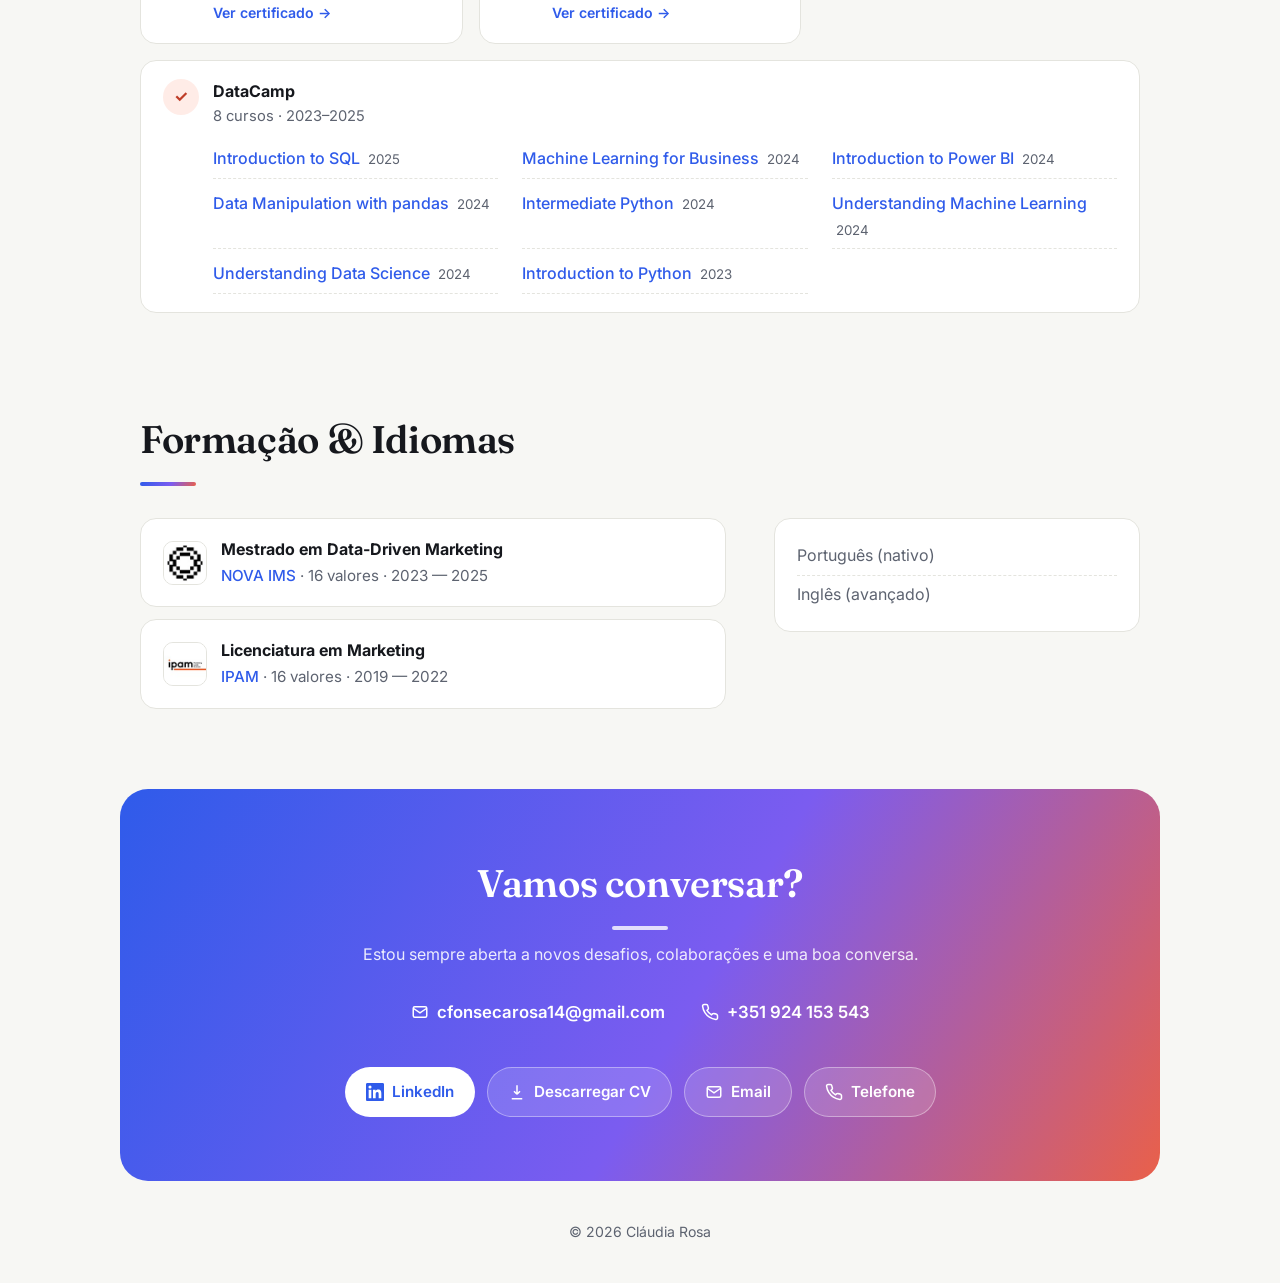
==== commit 39f96cd8: "Trocar 'Faço compra direta' por 'Implemento campanhas' Co-Authored-By: Claude Opus 5.5 <noreply@anth" ====
--- a/index.html
+++ b/index.html
@@ -76,7 +76,7 @@
       <li class="reveal">
         <div class="top"><div class="org"><a class="org-link" href="https://www.linkedin.com/company/arena-media-portugal/" target="_blank" rel="noopener" aria-label="Arena Media Portugal no LinkedIn"><img class="org-logo" src="logos/arena-media.png" alt="Arena Media Portugal" width="44" height="44" loading="lazy"></a><h3>Media Expert · <a class="org-link" href="https://www.linkedin.com/company/arena-media-portugal/" target="_blank" rel="noopener" aria-label="undefined"><span class="empresa">Arena Media Portugal</span></a></h3></div><span class="periodo">jul 2023 — Presente</span></div>
         <p>Planeamento, compra e gestão de campanhas multicanal (TV, rádio, digital, OOH e imprensa), em articulação com as equipas de AdOps, Programmatic, Conteúdo e Research.</p>
-        <ul><li>Criei, com a ajuda de AI, uma ferramenta interna, hoje usada por muitas pessoas na empresa, que transformou uma tarefa repetitiva e morosa num processo simples e rápido</li><li>Otimizei os fluxos de reporting e planeamento, com templates e automação de tarefas</li><li>Faço compra direta de media em Meta, TikTok, LinkedIn e Google</li><li>Trabalho com clientes de mobilidade, energia, saúde, automóvel, luxo e bebidas espirituosas, em colaboração com equipas em Espanha e França</li></ul>
+        <ul><li>Criei, com a ajuda de AI, uma ferramenta interna, hoje usada por muitas pessoas na empresa, que transformou uma tarefa repetitiva e morosa num processo simples e rápido</li><li>Otimizei os fluxos de reporting e planeamento, com templates e automação de tarefas</li><li>Implemento campanhas em Meta, TikTok, LinkedIn e Google</li><li>Trabalho com clientes de mobilidade, energia, saúde, automóvel, luxo e bebidas espirituosas, em colaboração com equipas em Espanha e França</li></ul>
       </li>
       <li class="reveal">
         <div class="top"><div class="org"><a class="org-link" href="https://www.linkedin.com/company/arena-media-portugal/" target="_blank" rel="noopener" aria-label="Arena Media Portugal no LinkedIn"><img class="org-logo" src="logos/arena-media.png" alt="Arena Media Portugal" width="44" height="44" loading="lazy"></a><h3>Associate Media Expert · <a class="org-link" href="https://www.linkedin.com/company/arena-media-portugal/" target="_blank" rel="noopener" aria-label="undefined"><span class="empresa">Arena Media Portugal</span></a></h3></div><span class="periodo">jul 2022 — jun 2023</span></div>
